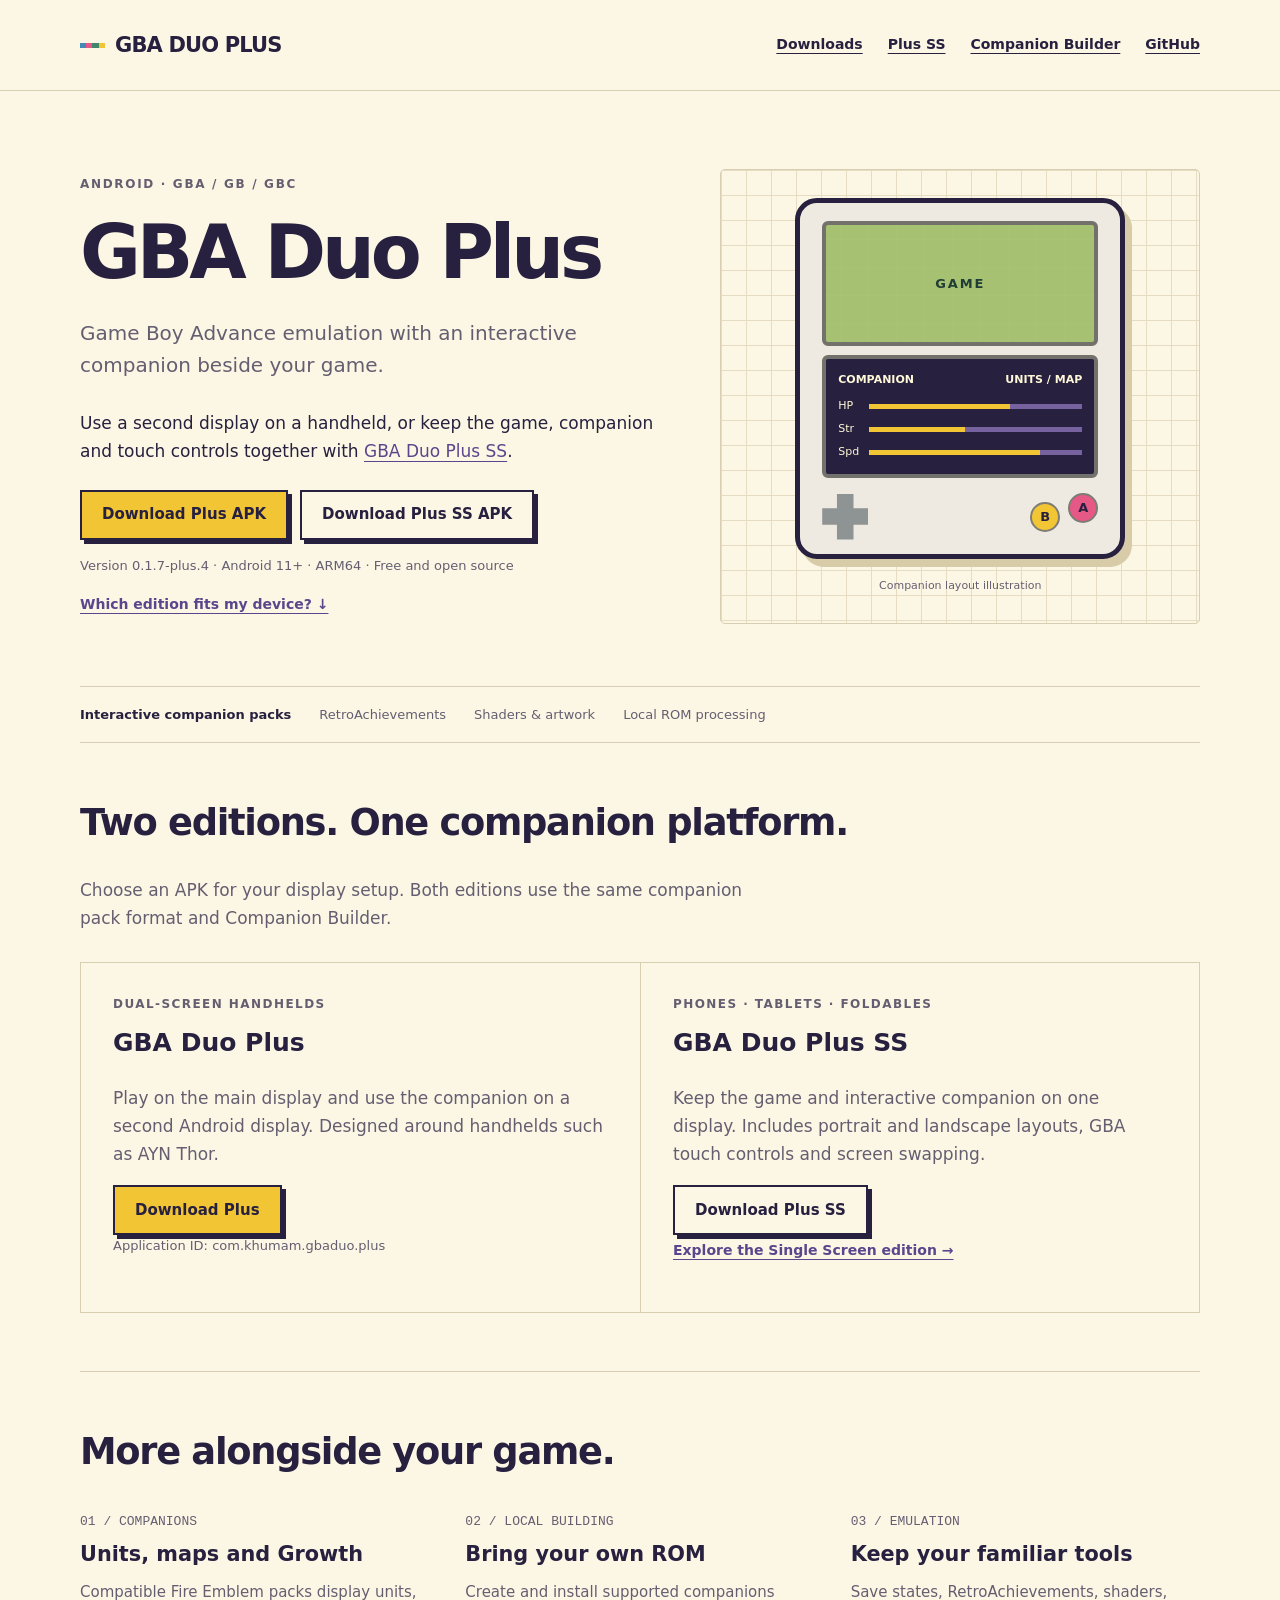
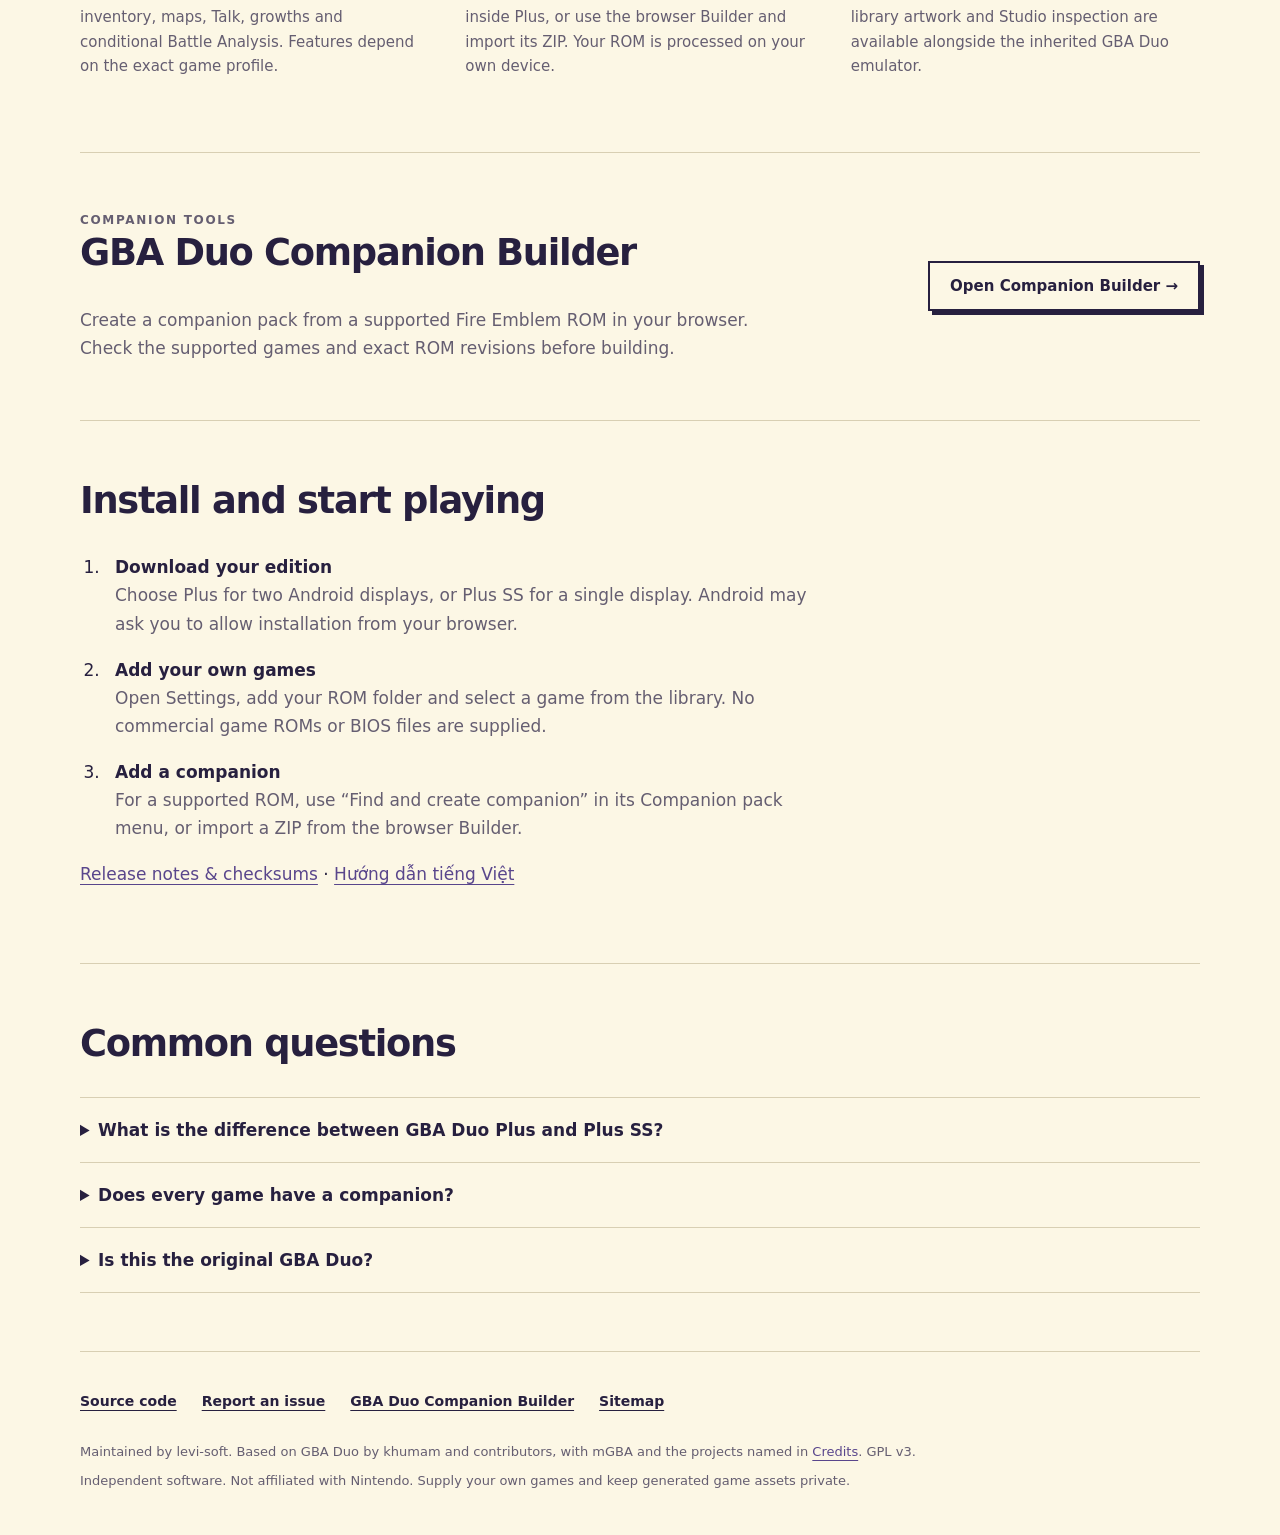
==== site/index.html @ 3d3bbeb7 "feat(web): publish searchable Plus and SS download pages" ====
<!doctype html>
<html lang="en">
<head>
  <meta charset="utf-8"><meta name="viewport" content="width=device-width, initial-scale=1">
  <title>GBA Duo Plus - Android GBA Emulator with Companions</title>
  <meta name="description" content="Download GBA Duo Plus and GBA Duo Plus SS for Android. Play GBA, GB and GBC games with interactive companions on dual-screen handhelds or one screen.">
  <meta name="robots" content="index,follow">
  <link rel="canonical" href="https://levi-soft.github.io/gba-duo-plus/">
  <meta property="og:type" content="website"><meta property="og:site_name" content="GBA Duo Plus">
  <meta property="og:title" content="GBA Duo Plus &amp; GBA Duo Plus SS">
  <meta property="og:description" content="Android GBA emulation with interactive companions. Download Plus for dual-screen handhelds or Plus SS for phones, tablets and foldables.">
  <meta property="og:url" content="https://levi-soft.github.io/gba-duo-plus/">
  <meta name="twitter:card" content="summary"><meta name="theme-color" content="#fcf7e5">
  <link rel="icon" href="favicon.svg" type="image/svg+xml"><link rel="stylesheet" href="site.css">
  <script type="application/ld+json">{"@context":"https://schema.org","@type":"SoftwareApplication","@id":"https://levi-soft.github.io/gba-duo-plus/#app","name":"GBA Duo Plus","url":"https://levi-soft.github.io/gba-duo-plus/","description":"Android Game Boy Advance, Game Boy and Game Boy Color emulator with interactive companions for dual-screen handhelds.","applicationCategory":"GameApplication","operatingSystem":"Android 11 or later (ARM64)","softwareVersion":"0.1.7-plus.4","isAccessibleForFree":true,"license":"https://github.com/levi-soft/gba-duo-plus/blob/main/LICENSE","downloadUrl":"https://github.com/levi-soft/gba-duo-plus/releases/download/v0.1.7-plus.4/GBA-Duo-Plus-0.1.7-plus.4.apk","author":{"@type":"Person","name":"levi-soft","url":"https://github.com/levi-soft"},"isBasedOn":{"@type":"SoftwareApplication","name":"GBA Duo","url":"https://github.com/khumam/gba-duo"}}</script>
</head>
<body>
<a class="skip" href="#main">Skip to content</a>
<header class="site-header"><div class="wrap"><a class="brand" href="./">GBA DUO PLUS</a><nav aria-label="Main navigation"><a href="#editions">Downloads</a><a href="single-screen/">Plus SS</a><a href="https://levi-soft.github.io/gba-duo-companion-builder/">Companion Builder</a><a href="https://github.com/levi-soft/gba-duo-plus">GitHub</a></nav></div></header>
<main id="main" class="wrap">
  <section class="hero" aria-labelledby="title">
    <div><p class="eyebrow">Android · GBA / GB / GBC</p><h1 id="title">GBA Duo Plus</h1><p class="lead">Game Boy Advance emulation with an interactive companion beside your game.</p><p>Use a second display on a handheld, or keep the game, companion and touch controls together with <a href="single-screen/">GBA Duo Plus SS</a>.</p><div class="actions"><a class="button" href="https://github.com/levi-soft/gba-duo-plus/releases/download/v0.1.7-plus.4/GBA-Duo-Plus-0.1.7-plus.4.apk">Download Plus APK</a><a class="button secondary" href="https://github.com/levi-soft/gba-duo-plus/releases/download/v0.1.7-plus.4/GBA-Duo-Plus-SS-0.1.7-plus.4.apk">Download Plus SS APK</a></div><p class="fine">Version 0.1.7-plus.4 · Android 11+ · ARM64 · Free and open source</p><a class="text-link" href="#editions">Which edition fits my device? ↓</a></div>
    <div class="product-visual"><div class="handheld" role="img" aria-label="Illustration of a game screen above an interactive companion with stats and touch controls"><div class="screen game-screen">GAME</div><div class="screen companion-screen"><div class="panel-title"><span>COMPANION</span><span>UNITS / MAP</span></div><div class="stat-bars"><span>HP</span><i></i><span>Str</span><i></i><span>Spd</span><i></i></div></div><div class="controls" aria-hidden="true"><div class="dpad"></div><div class="face"><b>B</b><b>A</b></div></div></div><p class="visual-caption">Companion layout illustration</p></div>
  </section>
  <div class="ribbon"><span><strong>Interactive companion packs</strong></span><span>RetroAchievements</span><span>Shaders &amp; artwork</span><span>Local ROM processing</span></div>
  <section id="editions" class="section"><h2>Two editions. One companion platform.</h2><p class="section-intro">Choose an APK for your display setup. Both editions use the same companion pack format and Companion Builder.</p><div class="editions"><article class="edition"><p class="edition-label">Dual-screen handhelds</p><h3>GBA Duo Plus</h3><p>Play on the main display and use the companion on a second Android display. Designed around handhelds such as AYN Thor.</p><a class="button" href="https://github.com/levi-soft/gba-duo-plus/releases/download/v0.1.7-plus.4/GBA-Duo-Plus-0.1.7-plus.4.apk">Download Plus</a><p class="fine">Application ID: com.khumam.gbaduo.plus</p></article><article class="edition"><p class="edition-label">Phones · tablets · foldables</p><h3>GBA Duo Plus SS</h3><p>Keep the game and interactive companion on one display. Includes portrait and landscape layouts, GBA touch controls and screen swapping.</p><a class="button secondary" href="https://github.com/levi-soft/gba-duo-plus/releases/download/v0.1.7-plus.4/GBA-Duo-Plus-SS-0.1.7-plus.4.apk">Download Plus SS</a><p><a class="text-link" href="single-screen/">Explore the Single Screen edition →</a></p></article></div></section>
  <section class="section"><h2>More alongside your game.</h2><div class="features"><article><span class="number">01 / COMPANIONS</span><h3>Units, maps and Growth</h3><p>Compatible Fire Emblem packs display units, inventory, maps, Talk, growths and conditional Battle Analysis. Features depend on the exact game profile.</p></article><article><span class="number">02 / LOCAL BUILDING</span><h3>Bring your own ROM</h3><p>Create and install supported companions inside Plus, or use the browser Builder and import its ZIP. Your ROM is processed on your own device.</p></article><article><span class="number">03 / EMULATION</span><h3>Keep your familiar tools</h3><p>Save states, RetroAchievements, shaders, library artwork and Studio inspection are available alongside the inherited GBA Duo emulator.</p></article></div></section>
  <section class="section builder-row"><div><p class="eyebrow">Companion tools</p><h2>GBA Duo Companion Builder</h2><p>Create a companion pack from a supported Fire Emblem ROM in your browser. Check the supported games and exact ROM revisions before building.</p></div><a class="button secondary" href="https://levi-soft.github.io/gba-duo-companion-builder/">Open Companion Builder →</a></section>
  <section class="section"><h2>Install and start playing</h2><ol class="steps"><li><strong>Download your edition</strong><p>Choose Plus for two Android displays, or Plus SS for a single display. Android may ask you to allow installation from your browser.</p></li><li><strong>Add your own games</strong><p>Open Settings, add your ROM folder and select a game from the library. No commercial game ROMs or BIOS files are supplied.</p></li><li><strong>Add a companion</strong><p>For a supported ROM, use “Find and create companion” in its Companion pack menu, or import a ZIP from the browser Builder.</p></li></ol><p><a href="https://github.com/levi-soft/gba-duo-plus/releases/tag/v0.1.7-plus.4">Release notes &amp; checksums</a> · <a href="https://github.com/levi-soft/gba-duo-plus/blob/main/docs/PLUS-FEATURES.vi.md">Hướng dẫn tiếng Việt</a></p></section>
  <section class="section"><h2>Common questions</h2><details><summary>What is the difference between GBA Duo Plus and Plus SS?</summary><p>Plus displays its companion on a second Android screen. Plus SS embeds the game and companion on one screen with touch controls. They install side by side and keep separate private saves, packs and settings.</p></details><details><summary>Does every game have a companion?</summary><p>Companion packs are authored for specific games and ROM revisions. The emulator supports GBA, GB and GBC games; automatic companion creation is limited to the exact profiles listed by the <a href="https://levi-soft.github.io/gba-duo-companion-builder/supported-games.html">Companion Builder supported-games list</a>.</p></details><details><summary>Is this the original GBA Duo?</summary><p>GBA Duo Plus is an independent community fork maintained by levi-soft, based on <a href="https://github.com/khumam/gba-duo">GBA Duo by khumam and contributors</a>. It is not an official or endorsed GBA Duo release.</p></details></section>
</main>
<footer class="site-footer"><div class="wrap"><nav aria-label="Project links"><a href="https://github.com/levi-soft/gba-duo-plus">Source code</a><a href="https://github.com/levi-soft/gba-duo-plus/issues">Report an issue</a><a href="https://levi-soft.github.io/gba-duo-companion-builder/">GBA Duo Companion Builder</a><a href="sitemap.xml">Sitemap</a></nav><p>Maintained by levi-soft. Based on GBA Duo by khumam and contributors, with mGBA and the projects named in <a href="https://github.com/levi-soft/gba-duo-plus/blob/main/CREDITS.md">Credits</a>. GPL v3.</p><p>Independent software. Not affiliated with Nintendo. Supply your own games and keep generated game assets private.</p></div></footer>
</body></html>
---- site/site.css ----
:root{color-scheme:light;--paper:#fcf7e5;--ink:#27203f;--muted:#655e71;--line:#d8cfb3;--purple:#59468c;--yellow:#f2c535;--pink:#e65986;--blue:#438ab7;--green:#41866c}*{box-sizing:border-box}html{scroll-behavior:smooth;scroll-padding-top:24px}body{margin:0;background:var(--paper);color:var(--ink);font:17px/1.65 system-ui,-apple-system,"Segoe UI",sans-serif}a{color:var(--purple);text-underline-offset:4px}a:hover{text-decoration-thickness:2px}a:focus-visible,summary:focus-visible{outline:3px solid var(--blue);outline-offset:5px}h1,h2,h3,p{margin-top:0}h1{font-size:clamp(2.7rem,5.8vw,4.7rem);line-height:1.03;letter-spacing:-.055em;margin-bottom:25px;max-width:12ch}h2{font-size:clamp(1.75rem,3vw,2.3rem);line-height:1.2;letter-spacing:-.035em}h3{font-size:1.3rem;line-height:1.3}p{max-width:65ch}img,svg{max-width:100%}.wrap{width:min(1120px,calc(100% - 48px));margin:auto}.skip{position:absolute;left:16px;top:-90px;background:var(--ink);color:white;padding:10px;z-index:2}.skip:focus{top:10px}.site-header{border-bottom:1px solid var(--line)}.site-header .wrap{min-height:90px;display:flex;justify-content:space-between;align-items:center;gap:24px}.brand{font-size:21px;font-weight:850;color:var(--ink);text-decoration:none;letter-spacing:-.04em;white-space:nowrap}.brand::before{content:"";display:inline-block;width:25px;height:5px;margin-right:10px;vertical-align:middle;background:linear-gradient(to right,var(--blue) 25%,var(--pink) 25% 50%,var(--green) 50% 75%,var(--yellow) 75%)}nav{display:flex;flex-wrap:wrap;gap:12px 25px;font-size:14px;font-weight:650}nav a{color:var(--ink);padding:8px 0}.eyebrow{text-transform:uppercase;letter-spacing:.14em;font-size:12px;font-weight:800;color:var(--muted);margin-bottom:20px}.hero{display:grid;grid-template-columns:1.2fr 1fr;gap:65px;align-items:center;padding:78px 0 62px}.lead{font-size:20px;line-height:1.6;color:var(--muted);margin-bottom:28px}.actions{display:flex;flex-wrap:wrap;gap:12px;margin:25px 0 15px}.button{display:inline-flex;align-items:center;justify-content:center;min-height:50px;border:2px solid var(--ink);background:var(--yellow);padding:10px 20px;color:var(--ink);font-size:15px;font-weight:800;text-decoration:none;box-shadow:4px 4px 0 var(--ink)}.button:hover{transform:translateY(-1px)}.button.secondary{background:var(--paper)}.fine{font-size:13px;color:var(--muted)}.fine a{color:inherit}.product-visual{background-image:linear-gradient(#e5dcc2 1px,transparent 1px),linear-gradient(90deg,#e5dcc2 1px,transparent 1px);background-size:25px 25px;padding:28px;border:1px solid var(--line);border-radius:5px;position:relative}.handheld{border:5px solid var(--ink);border-radius:22px;background:#eeeae1;padding:18px 22px 13px;box-shadow:7px 8px 0 #d7cba8;max-width:330px;margin:auto}.screen{border:4px solid #73716c;border-radius:6px;overflow:hidden;background:#243c47}.game-screen{height:125px;display:grid;place-content:center;background-color:#a6c171;background-image:linear-gradient(90deg,transparent 49%,#ffffff26 50% 51%,transparent 52%),linear-gradient(transparent 49%,#ffffff26 50% 51%,transparent 52%);background-size:28px 28px;color:#203e35;font-size:13px;letter-spacing:.14em;font-weight:800}.companion-screen{margin-top:9px;padding:12px;background:#27203f;color:#fff8d8;font-size:11px}.panel-title{font-weight:750;display:flex;justify-content:space-between;margin-bottom:8px}.stat-bars{display:grid;grid-template-columns:22px 1fr;align-items:center;gap:5px 9px}.stat-bars i{display:block;height:5px;background:#75629f}.stat-bars i::after{content:"";display:block;width:66%;height:100%;background:var(--yellow)}.stat-bars i:nth-of-type(2)::after{width:45%}.stat-bars i:nth-of-type(3)::after{width:80%}.controls{display:flex;justify-content:space-between;align-items:center;margin-top:15px}.dpad{width:46px;height:46px;background:#8e9393;clip-path:polygon(32% 0,68% 0,68% 32%,100% 32%,100% 68%,68% 68%,68% 100%,32% 100%,32% 68%,0 68%,0 32%,32% 32%)}.face{display:flex;align-items:center;gap:8px}.face b{display:grid;place-items:center;width:30px;height:30px;border:2px solid #7d7c75;border-radius:50%;background:var(--yellow);font-size:13px}.face b:last-child{background:var(--pink);margin-bottom:18px}.visual-caption{text-align:center;font-size:11px;color:var(--muted);margin:18px 0 0}.ribbon{padding:17px 0;border-block:1px solid var(--line);display:flex;flex-wrap:wrap;gap:10px 28px;color:var(--muted);font-size:13px}.ribbon strong{color:var(--ink)}.section{padding:58px 0;border-bottom:1px solid var(--line)}.section-intro{color:var(--muted);margin-bottom:30px}.editions{display:grid;grid-template-columns:1fr 1fr;gap:0;border:1px solid var(--line)}.edition{padding:32px}.edition+ .edition{border-left:1px solid var(--line)}.edition-label{font-size:12px;letter-spacing:.12em;text-transform:uppercase;color:var(--muted);font-weight:800;margin-bottom:12px}.edition h3{font-size:25px}.edition p{color:var(--muted)}.text-link{font-size:14px;font-weight:750}.features{display:grid;grid-template-columns:repeat(3,1fr);gap:36px}.features h3{margin:8px 0 12px}.features p{font-size:15px;color:var(--muted)}.number{font-size:13px;color:var(--muted);font-family:ui-monospace,monospace}.builder-row{display:grid;grid-template-columns:1fr auto;align-items:center;gap:35px}.builder-row p{color:var(--muted);margin-bottom:0}.steps{padding-left:25px}.steps li{padding-left:10px;margin-bottom:18px}.steps strong{display:block}.steps p{margin-bottom:0;color:var(--muted)}details{border-top:1px solid var(--line);padding:18px 0}details:last-child{border-bottom:1px solid var(--line)}summary{font-weight:700;cursor:pointer}details p{margin:15px 0 0;color:var(--muted)}.site-footer{padding:30px 0 35px;color:var(--muted);font-size:13px}.site-footer nav{margin-bottom:20px}.site-footer p{max-width:none;margin-bottom:8px}.ss-title{max-width:13ch}.breadcrumbs{font-size:13px;padding-top:28px}.two-col{display:grid;grid-template-columns:1fr 1fr;gap:55px}.two-col ul{padding-left:20px}.two-col li{margin-bottom:12px}.callout{border-left:4px solid var(--yellow);padding-left:20px;color:var(--muted)}@media(max-width:750px){.wrap{width:calc(100% - 36px)}.site-header .wrap{align-items:flex-start;flex-direction:column;padding:20px 0;gap:10px}.site-header nav{gap:7px 20px}.hero{grid-template-columns:1fr;gap:35px;padding:42px 0}h1{max-width:14ch}.lead{font-size:18px}.product-visual{padding:22px}.handheld{max-width:300px}.ribbon{gap:8px 18px}.editions,.features,.two-col,.builder-row{grid-template-columns:1fr}.edition{padding:24px}.edition+ .edition{border-left:0;border-top:1px solid var(--line)}.features{gap:24px}.section{padding:40px 0}.builder-row{gap:22px}.builder-row .button{justify-self:start}.two-col{gap:25px}.site-footer nav{gap:12px 20px}}@media(prefers-reduced-motion:reduce){html{scroll-behavior:auto}.button:hover{transform:none}}
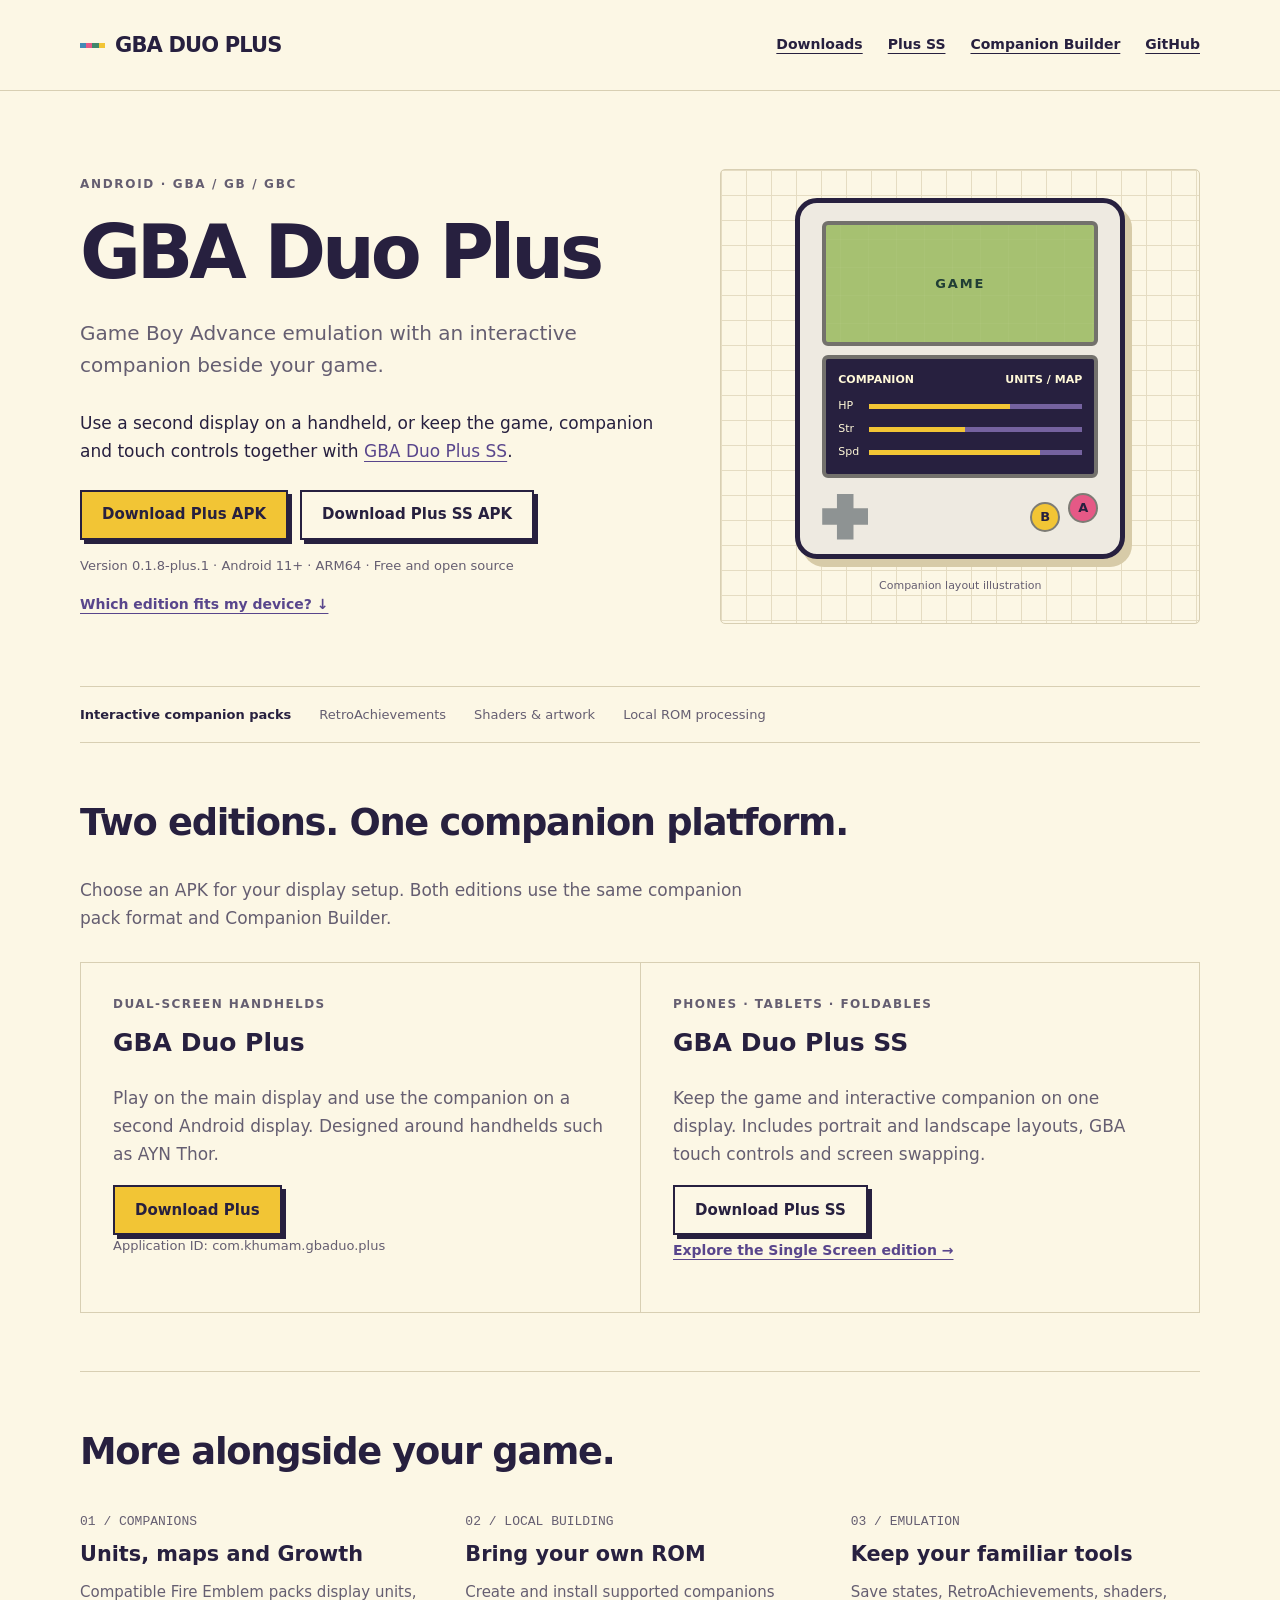
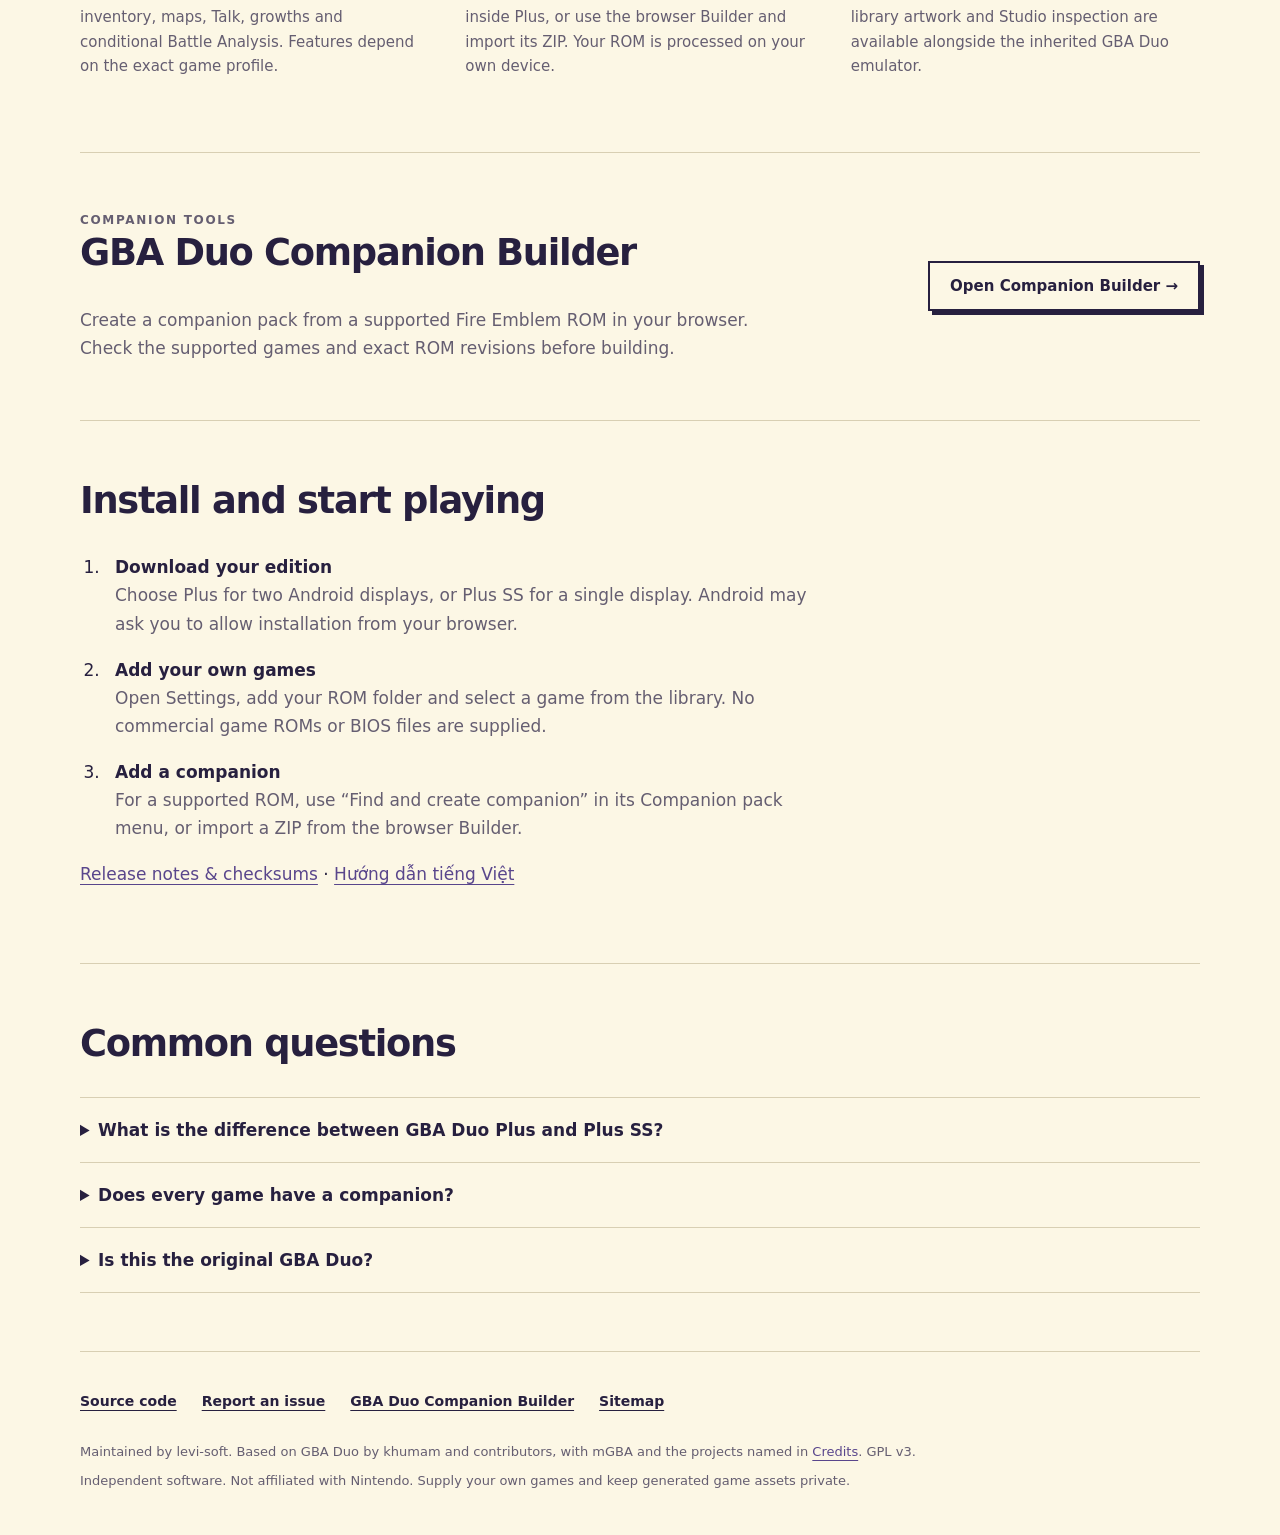
==== commit a18985e0: "docs: publish 0.1.8 Plus and SS download links" ====
--- a/site/index.html
+++ b/site/index.html
@@ -12,21 +12,21 @@
   <meta property="og:url" content="https://levi-soft.github.io/gba-duo-plus/">
   <meta name="twitter:card" content="summary"><meta name="theme-color" content="#fcf7e5">
   <link rel="icon" href="favicon.svg" type="image/svg+xml"><link rel="stylesheet" href="site.css">
-  <script type="application/ld+json">{"@context":"https://schema.org","@type":"SoftwareApplication","@id":"https://levi-soft.github.io/gba-duo-plus/#app","name":"GBA Duo Plus","url":"https://levi-soft.github.io/gba-duo-plus/","description":"Android Game Boy Advance, Game Boy and Game Boy Color emulator with interactive companions for dual-screen handhelds.","applicationCategory":"GameApplication","operatingSystem":"Android 11 or later (ARM64)","softwareVersion":"0.1.7-plus.4","isAccessibleForFree":true,"license":"https://github.com/levi-soft/gba-duo-plus/blob/main/LICENSE","downloadUrl":"https://github.com/levi-soft/gba-duo-plus/releases/download/v0.1.7-plus.4/GBA-Duo-Plus-0.1.7-plus.4.apk","author":{"@type":"Person","name":"levi-soft","url":"https://github.com/levi-soft"},"isBasedOn":{"@type":"SoftwareApplication","name":"GBA Duo","url":"https://github.com/khumam/gba-duo"}}</script>
+  <script type="application/ld+json">{"@context":"https://schema.org","@type":"SoftwareApplication","@id":"https://levi-soft.github.io/gba-duo-plus/#app","name":"GBA Duo Plus","url":"https://levi-soft.github.io/gba-duo-plus/","description":"Android Game Boy Advance, Game Boy and Game Boy Color emulator with interactive companions for dual-screen handhelds.","applicationCategory":"GameApplication","operatingSystem":"Android 11 or later (ARM64)","softwareVersion":"0.1.8-plus.1","isAccessibleForFree":true,"license":"https://github.com/levi-soft/gba-duo-plus/blob/main/LICENSE","downloadUrl":"https://github.com/levi-soft/gba-duo-plus/releases/download/v0.1.8-plus.1/GBA-Duo-Plus-0.1.8-plus.1.apk","author":{"@type":"Person","name":"levi-soft","url":"https://github.com/levi-soft"},"isBasedOn":{"@type":"SoftwareApplication","name":"GBA Duo","url":"https://github.com/khumam/gba-duo"}}</script>
 </head>
 <body>
 <a class="skip" href="#main">Skip to content</a>
 <header class="site-header"><div class="wrap"><a class="brand" href="./">GBA DUO PLUS</a><nav aria-label="Main navigation"><a href="#editions">Downloads</a><a href="single-screen/">Plus SS</a><a href="https://levi-soft.github.io/gba-duo-companion-builder/">Companion Builder</a><a href="https://github.com/levi-soft/gba-duo-plus">GitHub</a></nav></div></header>
 <main id="main" class="wrap">
   <section class="hero" aria-labelledby="title">
-    <div><p class="eyebrow">Android · GBA / GB / GBC</p><h1 id="title">GBA Duo Plus</h1><p class="lead">Game Boy Advance emulation with an interactive companion beside your game.</p><p>Use a second display on a handheld, or keep the game, companion and touch controls together with <a href="single-screen/">GBA Duo Plus SS</a>.</p><div class="actions"><a class="button" href="https://github.com/levi-soft/gba-duo-plus/releases/download/v0.1.7-plus.4/GBA-Duo-Plus-0.1.7-plus.4.apk">Download Plus APK</a><a class="button secondary" href="https://github.com/levi-soft/gba-duo-plus/releases/download/v0.1.7-plus.4/GBA-Duo-Plus-SS-0.1.7-plus.4.apk">Download Plus SS APK</a></div><p class="fine">Version 0.1.7-plus.4 · Android 11+ · ARM64 · Free and open source</p><a class="text-link" href="#editions">Which edition fits my device? ↓</a></div>
+    <div><p class="eyebrow">Android · GBA / GB / GBC</p><h1 id="title">GBA Duo Plus</h1><p class="lead">Game Boy Advance emulation with an interactive companion beside your game.</p><p>Use a second display on a handheld, or keep the game, companion and touch controls together with <a href="single-screen/">GBA Duo Plus SS</a>.</p><div class="actions"><a class="button" href="https://github.com/levi-soft/gba-duo-plus/releases/download/v0.1.8-plus.1/GBA-Duo-Plus-0.1.8-plus.1.apk">Download Plus APK</a><a class="button secondary" href="https://github.com/levi-soft/gba-duo-plus/releases/download/v0.1.8-plus.1/GBA-Duo-Plus-SS-0.1.8-plus.1.apk">Download Plus SS APK</a></div><p class="fine">Version 0.1.8-plus.1 · Android 11+ · ARM64 · Free and open source</p><a class="text-link" href="#editions">Which edition fits my device? ↓</a></div>
     <div class="product-visual"><div class="handheld" role="img" aria-label="Illustration of a game screen above an interactive companion with stats and touch controls"><div class="screen game-screen">GAME</div><div class="screen companion-screen"><div class="panel-title"><span>COMPANION</span><span>UNITS / MAP</span></div><div class="stat-bars"><span>HP</span><i></i><span>Str</span><i></i><span>Spd</span><i></i></div></div><div class="controls" aria-hidden="true"><div class="dpad"></div><div class="face"><b>B</b><b>A</b></div></div></div><p class="visual-caption">Companion layout illustration</p></div>
   </section>
   <div class="ribbon"><span><strong>Interactive companion packs</strong></span><span>RetroAchievements</span><span>Shaders &amp; artwork</span><span>Local ROM processing</span></div>
-  <section id="editions" class="section"><h2>Two editions. One companion platform.</h2><p class="section-intro">Choose an APK for your display setup. Both editions use the same companion pack format and Companion Builder.</p><div class="editions"><article class="edition"><p class="edition-label">Dual-screen handhelds</p><h3>GBA Duo Plus</h3><p>Play on the main display and use the companion on a second Android display. Designed around handhelds such as AYN Thor.</p><a class="button" href="https://github.com/levi-soft/gba-duo-plus/releases/download/v0.1.7-plus.4/GBA-Duo-Plus-0.1.7-plus.4.apk">Download Plus</a><p class="fine">Application ID: com.khumam.gbaduo.plus</p></article><article class="edition"><p class="edition-label">Phones · tablets · foldables</p><h3>GBA Duo Plus SS</h3><p>Keep the game and interactive companion on one display. Includes portrait and landscape layouts, GBA touch controls and screen swapping.</p><a class="button secondary" href="https://github.com/levi-soft/gba-duo-plus/releases/download/v0.1.7-plus.4/GBA-Duo-Plus-SS-0.1.7-plus.4.apk">Download Plus SS</a><p><a class="text-link" href="single-screen/">Explore the Single Screen edition →</a></p></article></div></section>
+  <section id="editions" class="section"><h2>Two editions. One companion platform.</h2><p class="section-intro">Choose an APK for your display setup. Both editions use the same companion pack format and Companion Builder.</p><div class="editions"><article class="edition"><p class="edition-label">Dual-screen handhelds</p><h3>GBA Duo Plus</h3><p>Play on the main display and use the companion on a second Android display. Designed around handhelds such as AYN Thor.</p><a class="button" href="https://github.com/levi-soft/gba-duo-plus/releases/download/v0.1.8-plus.1/GBA-Duo-Plus-0.1.8-plus.1.apk">Download Plus</a><p class="fine">Application ID: com.khumam.gbaduo.plus</p></article><article class="edition"><p class="edition-label">Phones · tablets · foldables</p><h3>GBA Duo Plus SS</h3><p>Keep the game and interactive companion on one display. Includes portrait and landscape layouts, GBA touch controls and screen swapping.</p><a class="button secondary" href="https://github.com/levi-soft/gba-duo-plus/releases/download/v0.1.8-plus.1/GBA-Duo-Plus-SS-0.1.8-plus.1.apk">Download Plus SS</a><p><a class="text-link" href="single-screen/">Explore the Single Screen edition →</a></p></article></div></section>
   <section class="section"><h2>More alongside your game.</h2><div class="features"><article><span class="number">01 / COMPANIONS</span><h3>Units, maps and Growth</h3><p>Compatible Fire Emblem packs display units, inventory, maps, Talk, growths and conditional Battle Analysis. Features depend on the exact game profile.</p></article><article><span class="number">02 / LOCAL BUILDING</span><h3>Bring your own ROM</h3><p>Create and install supported companions inside Plus, or use the browser Builder and import its ZIP. Your ROM is processed on your own device.</p></article><article><span class="number">03 / EMULATION</span><h3>Keep your familiar tools</h3><p>Save states, RetroAchievements, shaders, library artwork and Studio inspection are available alongside the inherited GBA Duo emulator.</p></article></div></section>
   <section class="section builder-row"><div><p class="eyebrow">Companion tools</p><h2>GBA Duo Companion Builder</h2><p>Create a companion pack from a supported Fire Emblem ROM in your browser. Check the supported games and exact ROM revisions before building.</p></div><a class="button secondary" href="https://levi-soft.github.io/gba-duo-companion-builder/">Open Companion Builder →</a></section>
-  <section class="section"><h2>Install and start playing</h2><ol class="steps"><li><strong>Download your edition</strong><p>Choose Plus for two Android displays, or Plus SS for a single display. Android may ask you to allow installation from your browser.</p></li><li><strong>Add your own games</strong><p>Open Settings, add your ROM folder and select a game from the library. No commercial game ROMs or BIOS files are supplied.</p></li><li><strong>Add a companion</strong><p>For a supported ROM, use “Find and create companion” in its Companion pack menu, or import a ZIP from the browser Builder.</p></li></ol><p><a href="https://github.com/levi-soft/gba-duo-plus/releases/tag/v0.1.7-plus.4">Release notes &amp; checksums</a> · <a href="https://github.com/levi-soft/gba-duo-plus/blob/main/docs/PLUS-FEATURES.vi.md">Hướng dẫn tiếng Việt</a></p></section>
+  <section class="section"><h2>Install and start playing</h2><ol class="steps"><li><strong>Download your edition</strong><p>Choose Plus for two Android displays, or Plus SS for a single display. Android may ask you to allow installation from your browser.</p></li><li><strong>Add your own games</strong><p>Open Settings, add your ROM folder and select a game from the library. No commercial game ROMs or BIOS files are supplied.</p></li><li><strong>Add a companion</strong><p>For a supported ROM, use “Find and create companion” in its Companion pack menu, or import a ZIP from the browser Builder.</p></li></ol><p><a href="https://github.com/levi-soft/gba-duo-plus/releases/tag/v0.1.8-plus.1">Release notes &amp; checksums</a> · <a href="https://github.com/levi-soft/gba-duo-plus/blob/main/docs/PLUS-FEATURES.vi.md">Hướng dẫn tiếng Việt</a></p></section>
   <section class="section"><h2>Common questions</h2><details><summary>What is the difference between GBA Duo Plus and Plus SS?</summary><p>Plus displays its companion on a second Android screen. Plus SS embeds the game and companion on one screen with touch controls. They install side by side and keep separate private saves, packs and settings.</p></details><details><summary>Does every game have a companion?</summary><p>Companion packs are authored for specific games and ROM revisions. The emulator supports GBA, GB and GBC games; automatic companion creation is limited to the exact profiles listed by the <a href="https://levi-soft.github.io/gba-duo-companion-builder/supported-games.html">Companion Builder supported-games list</a>.</p></details><details><summary>Is this the original GBA Duo?</summary><p>GBA Duo Plus is an independent community fork maintained by levi-soft, based on <a href="https://github.com/khumam/gba-duo">GBA Duo by khumam and contributors</a>. It is not an official or endorsed GBA Duo release.</p></details></section>
 </main>
 <footer class="site-footer"><div class="wrap"><nav aria-label="Project links"><a href="https://github.com/levi-soft/gba-duo-plus">Source code</a><a href="https://github.com/levi-soft/gba-duo-plus/issues">Report an issue</a><a href="https://levi-soft.github.io/gba-duo-companion-builder/">GBA Duo Companion Builder</a><a href="sitemap.xml">Sitemap</a></nav><p>Maintained by levi-soft. Based on GBA Duo by khumam and contributors, with mGBA and the projects named in <a href="https://github.com/levi-soft/gba-duo-plus/blob/main/CREDITS.md">Credits</a>. GPL v3.</p><p>Independent software. Not affiliated with Nintendo. Supply your own games and keep generated game assets private.</p></div></footer>
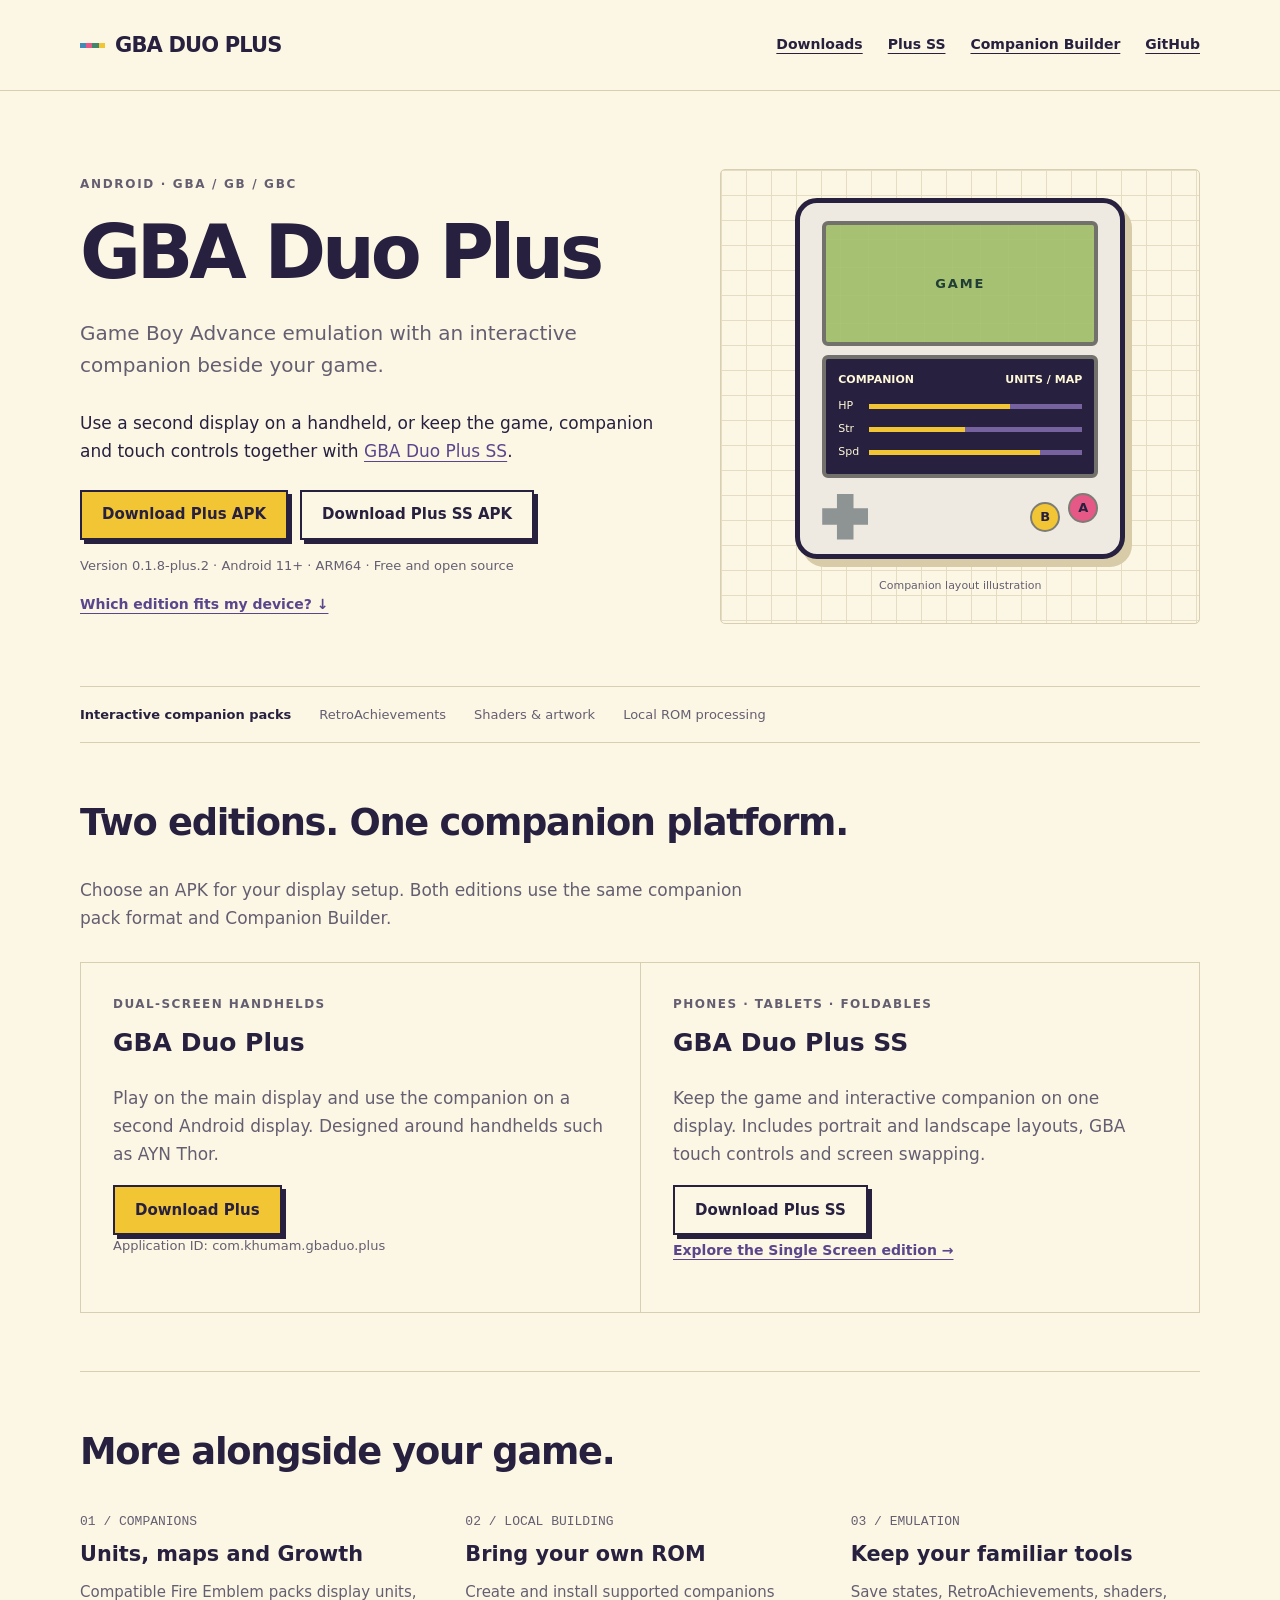
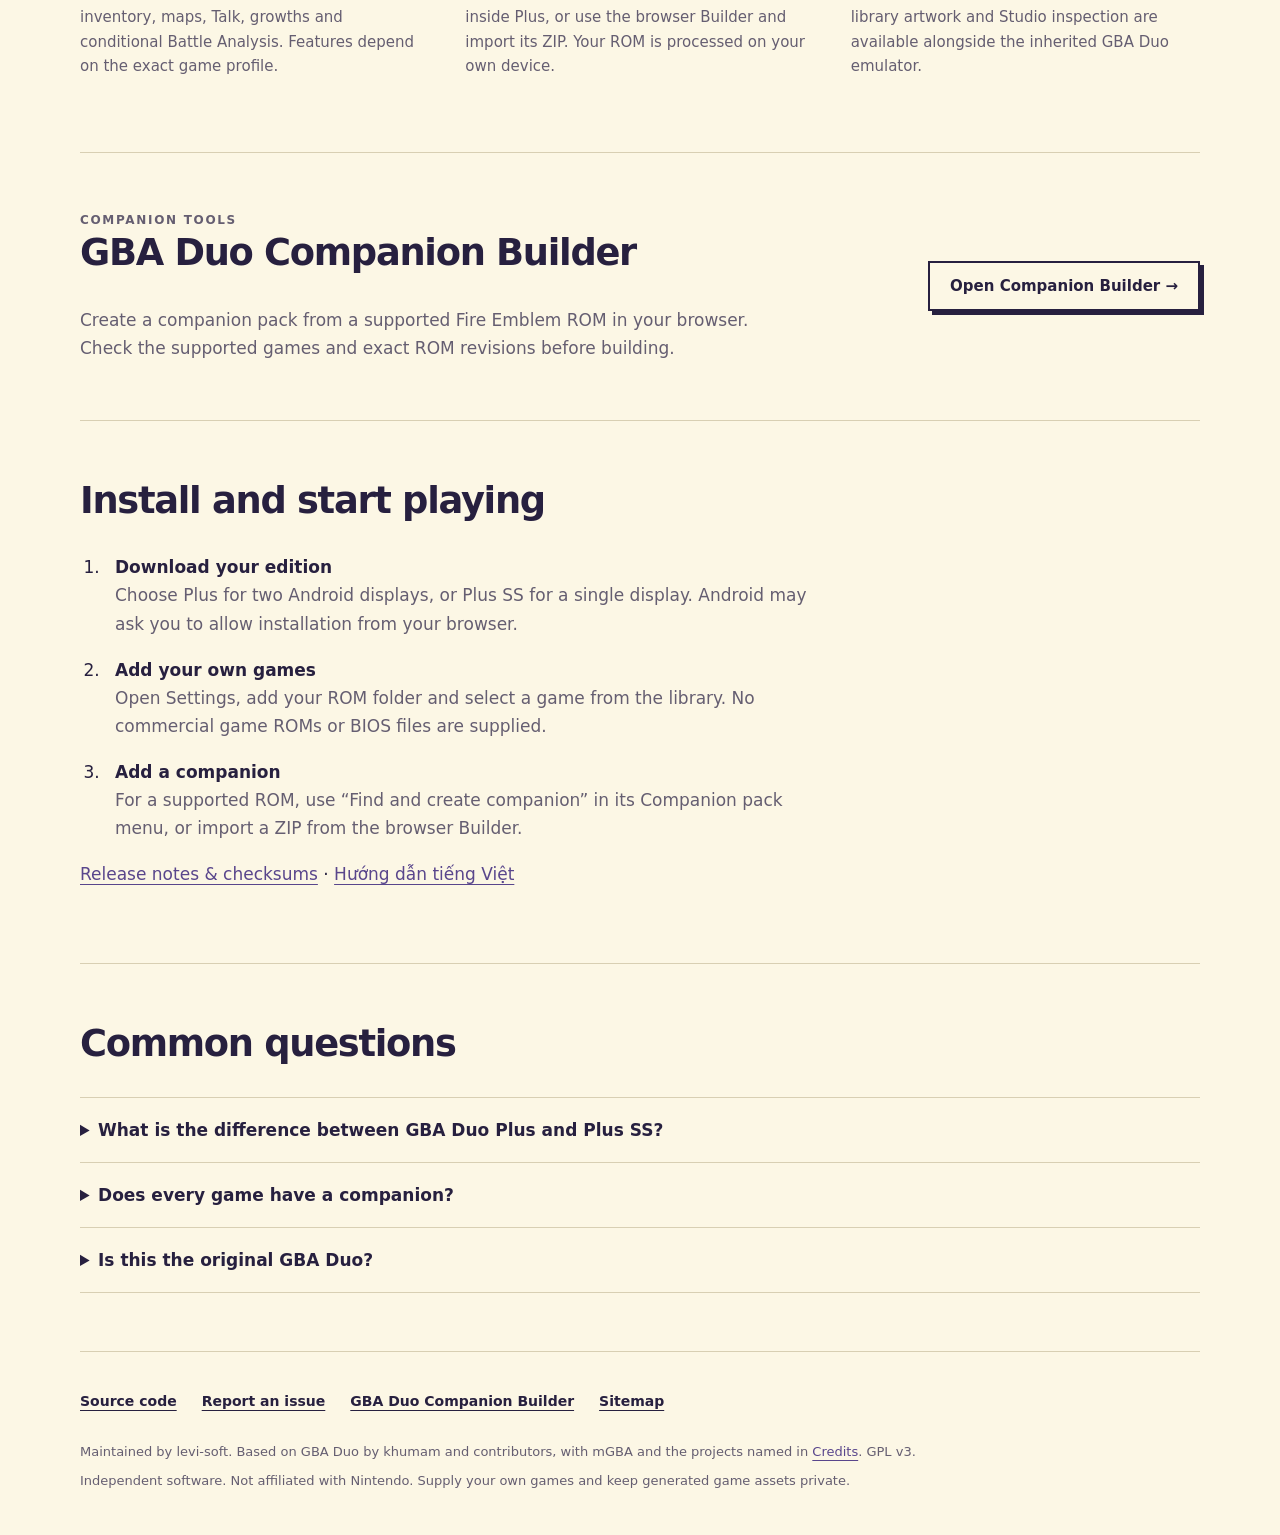
==== commit f9674847: "fix: use official artwork flow and remove duplicate Plus implementations" ====
--- a/site/index.html
+++ b/site/index.html
@@ -12,21 +12,21 @@
   <meta property="og:url" content="https://levi-soft.github.io/gba-duo-plus/">
   <meta name="twitter:card" content="summary"><meta name="theme-color" content="#fcf7e5">
   <link rel="icon" href="favicon.svg" type="image/svg+xml"><link rel="stylesheet" href="site.css">
-  <script type="application/ld+json">{"@context":"https://schema.org","@type":"SoftwareApplication","@id":"https://levi-soft.github.io/gba-duo-plus/#app","name":"GBA Duo Plus","url":"https://levi-soft.github.io/gba-duo-plus/","description":"Android Game Boy Advance, Game Boy and Game Boy Color emulator with interactive companions for dual-screen handhelds.","applicationCategory":"GameApplication","operatingSystem":"Android 11 or later (ARM64)","softwareVersion":"0.1.8-plus.1","isAccessibleForFree":true,"license":"https://github.com/levi-soft/gba-duo-plus/blob/main/LICENSE","downloadUrl":"https://github.com/levi-soft/gba-duo-plus/releases/download/v0.1.8-plus.1/GBA-Duo-Plus-0.1.8-plus.1.apk","author":{"@type":"Person","name":"levi-soft","url":"https://github.com/levi-soft"},"isBasedOn":{"@type":"SoftwareApplication","name":"GBA Duo","url":"https://github.com/khumam/gba-duo"}}</script>
+  <script type="application/ld+json">{"@context":"https://schema.org","@type":"SoftwareApplication","@id":"https://levi-soft.github.io/gba-duo-plus/#app","name":"GBA Duo Plus","url":"https://levi-soft.github.io/gba-duo-plus/","description":"Android Game Boy Advance, Game Boy and Game Boy Color emulator with interactive companions for dual-screen handhelds.","applicationCategory":"GameApplication","operatingSystem":"Android 11 or later (ARM64)","softwareVersion":"0.1.8-plus.2","isAccessibleForFree":true,"license":"https://github.com/levi-soft/gba-duo-plus/blob/main/LICENSE","downloadUrl":"https://github.com/levi-soft/gba-duo-plus/releases/download/v0.1.8-plus.2/GBA-Duo-Plus-0.1.8-plus.2.apk","author":{"@type":"Person","name":"levi-soft","url":"https://github.com/levi-soft"},"isBasedOn":{"@type":"SoftwareApplication","name":"GBA Duo","url":"https://github.com/khumam/gba-duo"}}</script>
 </head>
 <body>
 <a class="skip" href="#main">Skip to content</a>
 <header class="site-header"><div class="wrap"><a class="brand" href="./">GBA DUO PLUS</a><nav aria-label="Main navigation"><a href="#editions">Downloads</a><a href="single-screen/">Plus SS</a><a href="https://levi-soft.github.io/gba-duo-companion-builder/">Companion Builder</a><a href="https://github.com/levi-soft/gba-duo-plus">GitHub</a></nav></div></header>
 <main id="main" class="wrap">
   <section class="hero" aria-labelledby="title">
-    <div><p class="eyebrow">Android · GBA / GB / GBC</p><h1 id="title">GBA Duo Plus</h1><p class="lead">Game Boy Advance emulation with an interactive companion beside your game.</p><p>Use a second display on a handheld, or keep the game, companion and touch controls together with <a href="single-screen/">GBA Duo Plus SS</a>.</p><div class="actions"><a class="button" href="https://github.com/levi-soft/gba-duo-plus/releases/download/v0.1.8-plus.1/GBA-Duo-Plus-0.1.8-plus.1.apk">Download Plus APK</a><a class="button secondary" href="https://github.com/levi-soft/gba-duo-plus/releases/download/v0.1.8-plus.1/GBA-Duo-Plus-SS-0.1.8-plus.1.apk">Download Plus SS APK</a></div><p class="fine">Version 0.1.8-plus.1 · Android 11+ · ARM64 · Free and open source</p><a class="text-link" href="#editions">Which edition fits my device? ↓</a></div>
+    <div><p class="eyebrow">Android · GBA / GB / GBC</p><h1 id="title">GBA Duo Plus</h1><p class="lead">Game Boy Advance emulation with an interactive companion beside your game.</p><p>Use a second display on a handheld, or keep the game, companion and touch controls together with <a href="single-screen/">GBA Duo Plus SS</a>.</p><div class="actions"><a class="button" href="https://github.com/levi-soft/gba-duo-plus/releases/download/v0.1.8-plus.2/GBA-Duo-Plus-0.1.8-plus.2.apk">Download Plus APK</a><a class="button secondary" href="https://github.com/levi-soft/gba-duo-plus/releases/download/v0.1.8-plus.2/GBA-Duo-Plus-SS-0.1.8-plus.2.apk">Download Plus SS APK</a></div><p class="fine">Version 0.1.8-plus.2 · Android 11+ · ARM64 · Free and open source</p><a class="text-link" href="#editions">Which edition fits my device? ↓</a></div>
     <div class="product-visual"><div class="handheld" role="img" aria-label="Illustration of a game screen above an interactive companion with stats and touch controls"><div class="screen game-screen">GAME</div><div class="screen companion-screen"><div class="panel-title"><span>COMPANION</span><span>UNITS / MAP</span></div><div class="stat-bars"><span>HP</span><i></i><span>Str</span><i></i><span>Spd</span><i></i></div></div><div class="controls" aria-hidden="true"><div class="dpad"></div><div class="face"><b>B</b><b>A</b></div></div></div><p class="visual-caption">Companion layout illustration</p></div>
   </section>
   <div class="ribbon"><span><strong>Interactive companion packs</strong></span><span>RetroAchievements</span><span>Shaders &amp; artwork</span><span>Local ROM processing</span></div>
-  <section id="editions" class="section"><h2>Two editions. One companion platform.</h2><p class="section-intro">Choose an APK for your display setup. Both editions use the same companion pack format and Companion Builder.</p><div class="editions"><article class="edition"><p class="edition-label">Dual-screen handhelds</p><h3>GBA Duo Plus</h3><p>Play on the main display and use the companion on a second Android display. Designed around handhelds such as AYN Thor.</p><a class="button" href="https://github.com/levi-soft/gba-duo-plus/releases/download/v0.1.8-plus.1/GBA-Duo-Plus-0.1.8-plus.1.apk">Download Plus</a><p class="fine">Application ID: com.khumam.gbaduo.plus</p></article><article class="edition"><p class="edition-label">Phones · tablets · foldables</p><h3>GBA Duo Plus SS</h3><p>Keep the game and interactive companion on one display. Includes portrait and landscape layouts, GBA touch controls and screen swapping.</p><a class="button secondary" href="https://github.com/levi-soft/gba-duo-plus/releases/download/v0.1.8-plus.1/GBA-Duo-Plus-SS-0.1.8-plus.1.apk">Download Plus SS</a><p><a class="text-link" href="single-screen/">Explore the Single Screen edition →</a></p></article></div></section>
+  <section id="editions" class="section"><h2>Two editions. One companion platform.</h2><p class="section-intro">Choose an APK for your display setup. Both editions use the same companion pack format and Companion Builder.</p><div class="editions"><article class="edition"><p class="edition-label">Dual-screen handhelds</p><h3>GBA Duo Plus</h3><p>Play on the main display and use the companion on a second Android display. Designed around handhelds such as AYN Thor.</p><a class="button" href="https://github.com/levi-soft/gba-duo-plus/releases/download/v0.1.8-plus.2/GBA-Duo-Plus-0.1.8-plus.2.apk">Download Plus</a><p class="fine">Application ID: com.khumam.gbaduo.plus</p></article><article class="edition"><p class="edition-label">Phones · tablets · foldables</p><h3>GBA Duo Plus SS</h3><p>Keep the game and interactive companion on one display. Includes portrait and landscape layouts, GBA touch controls and screen swapping.</p><a class="button secondary" href="https://github.com/levi-soft/gba-duo-plus/releases/download/v0.1.8-plus.2/GBA-Duo-Plus-SS-0.1.8-plus.2.apk">Download Plus SS</a><p><a class="text-link" href="single-screen/">Explore the Single Screen edition →</a></p></article></div></section>
   <section class="section"><h2>More alongside your game.</h2><div class="features"><article><span class="number">01 / COMPANIONS</span><h3>Units, maps and Growth</h3><p>Compatible Fire Emblem packs display units, inventory, maps, Talk, growths and conditional Battle Analysis. Features depend on the exact game profile.</p></article><article><span class="number">02 / LOCAL BUILDING</span><h3>Bring your own ROM</h3><p>Create and install supported companions inside Plus, or use the browser Builder and import its ZIP. Your ROM is processed on your own device.</p></article><article><span class="number">03 / EMULATION</span><h3>Keep your familiar tools</h3><p>Save states, RetroAchievements, shaders, library artwork and Studio inspection are available alongside the inherited GBA Duo emulator.</p></article></div></section>
   <section class="section builder-row"><div><p class="eyebrow">Companion tools</p><h2>GBA Duo Companion Builder</h2><p>Create a companion pack from a supported Fire Emblem ROM in your browser. Check the supported games and exact ROM revisions before building.</p></div><a class="button secondary" href="https://levi-soft.github.io/gba-duo-companion-builder/">Open Companion Builder →</a></section>
-  <section class="section"><h2>Install and start playing</h2><ol class="steps"><li><strong>Download your edition</strong><p>Choose Plus for two Android displays, or Plus SS for a single display. Android may ask you to allow installation from your browser.</p></li><li><strong>Add your own games</strong><p>Open Settings, add your ROM folder and select a game from the library. No commercial game ROMs or BIOS files are supplied.</p></li><li><strong>Add a companion</strong><p>For a supported ROM, use “Find and create companion” in its Companion pack menu, or import a ZIP from the browser Builder.</p></li></ol><p><a href="https://github.com/levi-soft/gba-duo-plus/releases/tag/v0.1.8-plus.1">Release notes &amp; checksums</a> · <a href="https://github.com/levi-soft/gba-duo-plus/blob/main/docs/PLUS-FEATURES.vi.md">Hướng dẫn tiếng Việt</a></p></section>
+  <section class="section"><h2>Install and start playing</h2><ol class="steps"><li><strong>Download your edition</strong><p>Choose Plus for two Android displays, or Plus SS for a single display. Android may ask you to allow installation from your browser.</p></li><li><strong>Add your own games</strong><p>Open Settings, add your ROM folder and select a game from the library. No commercial game ROMs or BIOS files are supplied.</p></li><li><strong>Add a companion</strong><p>For a supported ROM, use “Find and create companion” in its Companion pack menu, or import a ZIP from the browser Builder.</p></li></ol><p><a href="https://github.com/levi-soft/gba-duo-plus/releases/tag/v0.1.8-plus.2">Release notes &amp; checksums</a> · <a href="https://github.com/levi-soft/gba-duo-plus/blob/main/docs/PLUS-FEATURES.vi.md">Hướng dẫn tiếng Việt</a></p></section>
   <section class="section"><h2>Common questions</h2><details><summary>What is the difference between GBA Duo Plus and Plus SS?</summary><p>Plus displays its companion on a second Android screen. Plus SS embeds the game and companion on one screen with touch controls. They install side by side and keep separate private saves, packs and settings.</p></details><details><summary>Does every game have a companion?</summary><p>Companion packs are authored for specific games and ROM revisions. The emulator supports GBA, GB and GBC games; automatic companion creation is limited to the exact profiles listed by the <a href="https://levi-soft.github.io/gba-duo-companion-builder/supported-games.html">Companion Builder supported-games list</a>.</p></details><details><summary>Is this the original GBA Duo?</summary><p>GBA Duo Plus is an independent community fork maintained by levi-soft, based on <a href="https://github.com/khumam/gba-duo">GBA Duo by khumam and contributors</a>. It is not an official or endorsed GBA Duo release.</p></details></section>
 </main>
 <footer class="site-footer"><div class="wrap"><nav aria-label="Project links"><a href="https://github.com/levi-soft/gba-duo-plus">Source code</a><a href="https://github.com/levi-soft/gba-duo-plus/issues">Report an issue</a><a href="https://levi-soft.github.io/gba-duo-companion-builder/">GBA Duo Companion Builder</a><a href="sitemap.xml">Sitemap</a></nav><p>Maintained by levi-soft. Based on GBA Duo by khumam and contributors, with mGBA and the projects named in <a href="https://github.com/levi-soft/gba-duo-plus/blob/main/CREDITS.md">Credits</a>. GPL v3.</p><p>Independent software. Not affiliated with Nintendo. Supply your own games and keep generated game assets private.</p></div></footer>
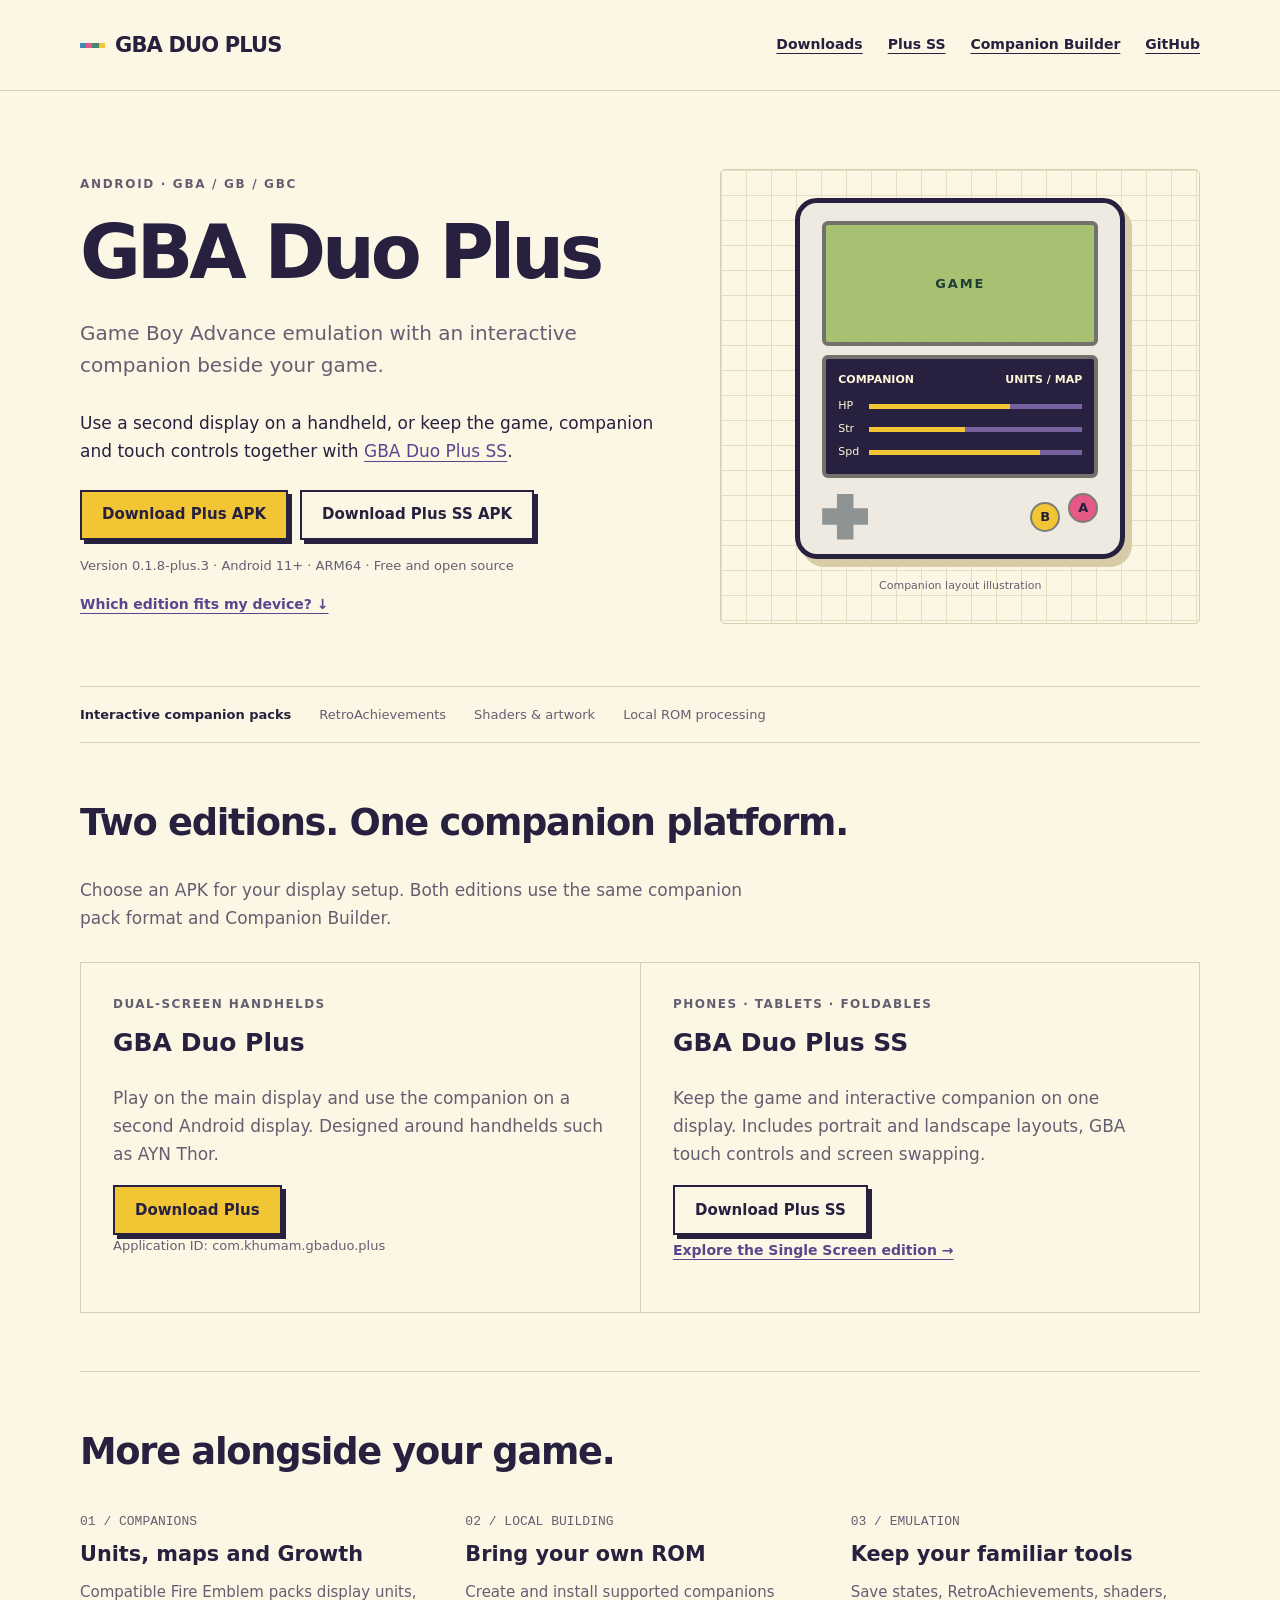
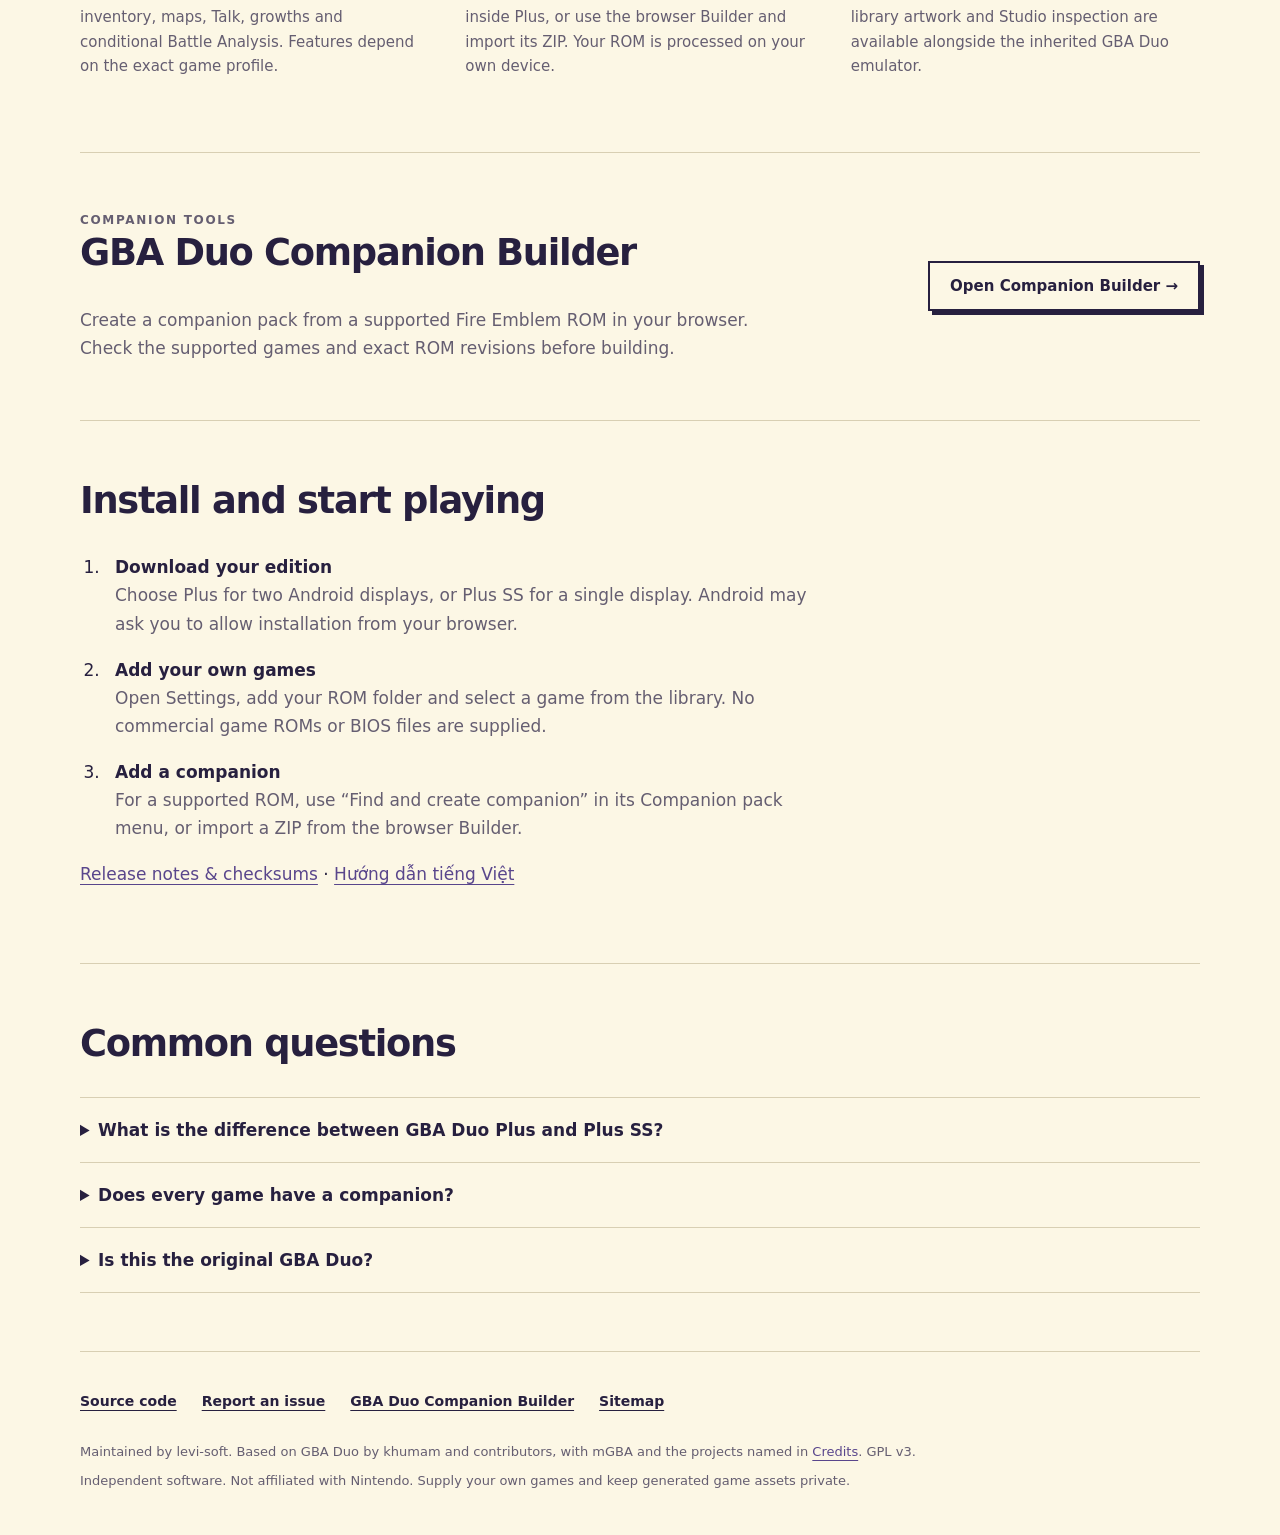
==== commit 1a840b6c: "feat: default SteamGridDB covers to square with shape selection" ====
--- a/site/index.html
+++ b/site/index.html
@@ -12,21 +12,21 @@
   <meta property="og:url" content="https://levi-soft.github.io/gba-duo-plus/">
   <meta name="twitter:card" content="summary"><meta name="theme-color" content="#fcf7e5">
   <link rel="icon" href="favicon.svg" type="image/svg+xml"><link rel="stylesheet" href="site.css">
-  <script type="application/ld+json">{"@context":"https://schema.org","@type":"SoftwareApplication","@id":"https://levi-soft.github.io/gba-duo-plus/#app","name":"GBA Duo Plus","url":"https://levi-soft.github.io/gba-duo-plus/","description":"Android Game Boy Advance, Game Boy and Game Boy Color emulator with interactive companions for dual-screen handhelds.","applicationCategory":"GameApplication","operatingSystem":"Android 11 or later (ARM64)","softwareVersion":"0.1.8-plus.2","isAccessibleForFree":true,"license":"https://github.com/levi-soft/gba-duo-plus/blob/main/LICENSE","downloadUrl":"https://github.com/levi-soft/gba-duo-plus/releases/download/v0.1.8-plus.2/GBA-Duo-Plus-0.1.8-plus.2.apk","author":{"@type":"Person","name":"levi-soft","url":"https://github.com/levi-soft"},"isBasedOn":{"@type":"SoftwareApplication","name":"GBA Duo","url":"https://github.com/khumam/gba-duo"}}</script>
+  <script type="application/ld+json">{"@context":"https://schema.org","@type":"SoftwareApplication","@id":"https://levi-soft.github.io/gba-duo-plus/#app","name":"GBA Duo Plus","url":"https://levi-soft.github.io/gba-duo-plus/","description":"Android Game Boy Advance, Game Boy and Game Boy Color emulator with interactive companions for dual-screen handhelds.","applicationCategory":"GameApplication","operatingSystem":"Android 11 or later (ARM64)","softwareVersion":"0.1.8-plus.3","isAccessibleForFree":true,"license":"https://github.com/levi-soft/gba-duo-plus/blob/main/LICENSE","downloadUrl":"https://github.com/levi-soft/gba-duo-plus/releases/download/v0.1.8-plus.3/GBA-Duo-Plus-0.1.8-plus.3.apk","author":{"@type":"Person","name":"levi-soft","url":"https://github.com/levi-soft"},"isBasedOn":{"@type":"SoftwareApplication","name":"GBA Duo","url":"https://github.com/khumam/gba-duo"}}</script>
 </head>
 <body>
 <a class="skip" href="#main">Skip to content</a>
 <header class="site-header"><div class="wrap"><a class="brand" href="./">GBA DUO PLUS</a><nav aria-label="Main navigation"><a href="#editions">Downloads</a><a href="single-screen/">Plus SS</a><a href="https://levi-soft.github.io/gba-duo-companion-builder/">Companion Builder</a><a href="https://github.com/levi-soft/gba-duo-plus">GitHub</a></nav></div></header>
 <main id="main" class="wrap">
   <section class="hero" aria-labelledby="title">
-    <div><p class="eyebrow">Android · GBA / GB / GBC</p><h1 id="title">GBA Duo Plus</h1><p class="lead">Game Boy Advance emulation with an interactive companion beside your game.</p><p>Use a second display on a handheld, or keep the game, companion and touch controls together with <a href="single-screen/">GBA Duo Plus SS</a>.</p><div class="actions"><a class="button" href="https://github.com/levi-soft/gba-duo-plus/releases/download/v0.1.8-plus.2/GBA-Duo-Plus-0.1.8-plus.2.apk">Download Plus APK</a><a class="button secondary" href="https://github.com/levi-soft/gba-duo-plus/releases/download/v0.1.8-plus.2/GBA-Duo-Plus-SS-0.1.8-plus.2.apk">Download Plus SS APK</a></div><p class="fine">Version 0.1.8-plus.2 · Android 11+ · ARM64 · Free and open source</p><a class="text-link" href="#editions">Which edition fits my device? ↓</a></div>
+    <div><p class="eyebrow">Android · GBA / GB / GBC</p><h1 id="title">GBA Duo Plus</h1><p class="lead">Game Boy Advance emulation with an interactive companion beside your game.</p><p>Use a second display on a handheld, or keep the game, companion and touch controls together with <a href="single-screen/">GBA Duo Plus SS</a>.</p><div class="actions"><a class="button" href="https://github.com/levi-soft/gba-duo-plus/releases/download/v0.1.8-plus.3/GBA-Duo-Plus-0.1.8-plus.3.apk">Download Plus APK</a><a class="button secondary" href="https://github.com/levi-soft/gba-duo-plus/releases/download/v0.1.8-plus.3/GBA-Duo-Plus-SS-0.1.8-plus.3.apk">Download Plus SS APK</a></div><p class="fine">Version 0.1.8-plus.3 · Android 11+ · ARM64 · Free and open source</p><a class="text-link" href="#editions">Which edition fits my device? ↓</a></div>
     <div class="product-visual"><div class="handheld" role="img" aria-label="Illustration of a game screen above an interactive companion with stats and touch controls"><div class="screen game-screen">GAME</div><div class="screen companion-screen"><div class="panel-title"><span>COMPANION</span><span>UNITS / MAP</span></div><div class="stat-bars"><span>HP</span><i></i><span>Str</span><i></i><span>Spd</span><i></i></div></div><div class="controls" aria-hidden="true"><div class="dpad"></div><div class="face"><b>B</b><b>A</b></div></div></div><p class="visual-caption">Companion layout illustration</p></div>
   </section>
   <div class="ribbon"><span><strong>Interactive companion packs</strong></span><span>RetroAchievements</span><span>Shaders &amp; artwork</span><span>Local ROM processing</span></div>
-  <section id="editions" class="section"><h2>Two editions. One companion platform.</h2><p class="section-intro">Choose an APK for your display setup. Both editions use the same companion pack format and Companion Builder.</p><div class="editions"><article class="edition"><p class="edition-label">Dual-screen handhelds</p><h3>GBA Duo Plus</h3><p>Play on the main display and use the companion on a second Android display. Designed around handhelds such as AYN Thor.</p><a class="button" href="https://github.com/levi-soft/gba-duo-plus/releases/download/v0.1.8-plus.2/GBA-Duo-Plus-0.1.8-plus.2.apk">Download Plus</a><p class="fine">Application ID: com.khumam.gbaduo.plus</p></article><article class="edition"><p class="edition-label">Phones · tablets · foldables</p><h3>GBA Duo Plus SS</h3><p>Keep the game and interactive companion on one display. Includes portrait and landscape layouts, GBA touch controls and screen swapping.</p><a class="button secondary" href="https://github.com/levi-soft/gba-duo-plus/releases/download/v0.1.8-plus.2/GBA-Duo-Plus-SS-0.1.8-plus.2.apk">Download Plus SS</a><p><a class="text-link" href="single-screen/">Explore the Single Screen edition →</a></p></article></div></section>
+  <section id="editions" class="section"><h2>Two editions. One companion platform.</h2><p class="section-intro">Choose an APK for your display setup. Both editions use the same companion pack format and Companion Builder.</p><div class="editions"><article class="edition"><p class="edition-label">Dual-screen handhelds</p><h3>GBA Duo Plus</h3><p>Play on the main display and use the companion on a second Android display. Designed around handhelds such as AYN Thor.</p><a class="button" href="https://github.com/levi-soft/gba-duo-plus/releases/download/v0.1.8-plus.3/GBA-Duo-Plus-0.1.8-plus.3.apk">Download Plus</a><p class="fine">Application ID: com.khumam.gbaduo.plus</p></article><article class="edition"><p class="edition-label">Phones · tablets · foldables</p><h3>GBA Duo Plus SS</h3><p>Keep the game and interactive companion on one display. Includes portrait and landscape layouts, GBA touch controls and screen swapping.</p><a class="button secondary" href="https://github.com/levi-soft/gba-duo-plus/releases/download/v0.1.8-plus.3/GBA-Duo-Plus-SS-0.1.8-plus.3.apk">Download Plus SS</a><p><a class="text-link" href="single-screen/">Explore the Single Screen edition →</a></p></article></div></section>
   <section class="section"><h2>More alongside your game.</h2><div class="features"><article><span class="number">01 / COMPANIONS</span><h3>Units, maps and Growth</h3><p>Compatible Fire Emblem packs display units, inventory, maps, Talk, growths and conditional Battle Analysis. Features depend on the exact game profile.</p></article><article><span class="number">02 / LOCAL BUILDING</span><h3>Bring your own ROM</h3><p>Create and install supported companions inside Plus, or use the browser Builder and import its ZIP. Your ROM is processed on your own device.</p></article><article><span class="number">03 / EMULATION</span><h3>Keep your familiar tools</h3><p>Save states, RetroAchievements, shaders, library artwork and Studio inspection are available alongside the inherited GBA Duo emulator.</p></article></div></section>
   <section class="section builder-row"><div><p class="eyebrow">Companion tools</p><h2>GBA Duo Companion Builder</h2><p>Create a companion pack from a supported Fire Emblem ROM in your browser. Check the supported games and exact ROM revisions before building.</p></div><a class="button secondary" href="https://levi-soft.github.io/gba-duo-companion-builder/">Open Companion Builder →</a></section>
-  <section class="section"><h2>Install and start playing</h2><ol class="steps"><li><strong>Download your edition</strong><p>Choose Plus for two Android displays, or Plus SS for a single display. Android may ask you to allow installation from your browser.</p></li><li><strong>Add your own games</strong><p>Open Settings, add your ROM folder and select a game from the library. No commercial game ROMs or BIOS files are supplied.</p></li><li><strong>Add a companion</strong><p>For a supported ROM, use “Find and create companion” in its Companion pack menu, or import a ZIP from the browser Builder.</p></li></ol><p><a href="https://github.com/levi-soft/gba-duo-plus/releases/tag/v0.1.8-plus.2">Release notes &amp; checksums</a> · <a href="https://github.com/levi-soft/gba-duo-plus/blob/main/docs/PLUS-FEATURES.vi.md">Hướng dẫn tiếng Việt</a></p></section>
+  <section class="section"><h2>Install and start playing</h2><ol class="steps"><li><strong>Download your edition</strong><p>Choose Plus for two Android displays, or Plus SS for a single display. Android may ask you to allow installation from your browser.</p></li><li><strong>Add your own games</strong><p>Open Settings, add your ROM folder and select a game from the library. No commercial game ROMs or BIOS files are supplied.</p></li><li><strong>Add a companion</strong><p>For a supported ROM, use “Find and create companion” in its Companion pack menu, or import a ZIP from the browser Builder.</p></li></ol><p><a href="https://github.com/levi-soft/gba-duo-plus/releases/tag/v0.1.8-plus.3">Release notes &amp; checksums</a> · <a href="https://github.com/levi-soft/gba-duo-plus/blob/main/docs/PLUS-FEATURES.vi.md">Hướng dẫn tiếng Việt</a></p></section>
   <section class="section"><h2>Common questions</h2><details><summary>What is the difference between GBA Duo Plus and Plus SS?</summary><p>Plus displays its companion on a second Android screen. Plus SS embeds the game and companion on one screen with touch controls. They install side by side and keep separate private saves, packs and settings.</p></details><details><summary>Does every game have a companion?</summary><p>Companion packs are authored for specific games and ROM revisions. The emulator supports GBA, GB and GBC games; automatic companion creation is limited to the exact profiles listed by the <a href="https://levi-soft.github.io/gba-duo-companion-builder/supported-games.html">Companion Builder supported-games list</a>.</p></details><details><summary>Is this the original GBA Duo?</summary><p>GBA Duo Plus is an independent community fork maintained by levi-soft, based on <a href="https://github.com/khumam/gba-duo">GBA Duo by khumam and contributors</a>. It is not an official or endorsed GBA Duo release.</p></details></section>
 </main>
 <footer class="site-footer"><div class="wrap"><nav aria-label="Project links"><a href="https://github.com/levi-soft/gba-duo-plus">Source code</a><a href="https://github.com/levi-soft/gba-duo-plus/issues">Report an issue</a><a href="https://levi-soft.github.io/gba-duo-companion-builder/">GBA Duo Companion Builder</a><a href="sitemap.xml">Sitemap</a></nav><p>Maintained by levi-soft. Based on GBA Duo by khumam and contributors, with mGBA and the projects named in <a href="https://github.com/levi-soft/gba-duo-plus/blob/main/CREDITS.md">Credits</a>. GPL v3.</p><p>Independent software. Not affiliated with Nintendo. Supply your own games and keep generated game assets private.</p></div></footer>
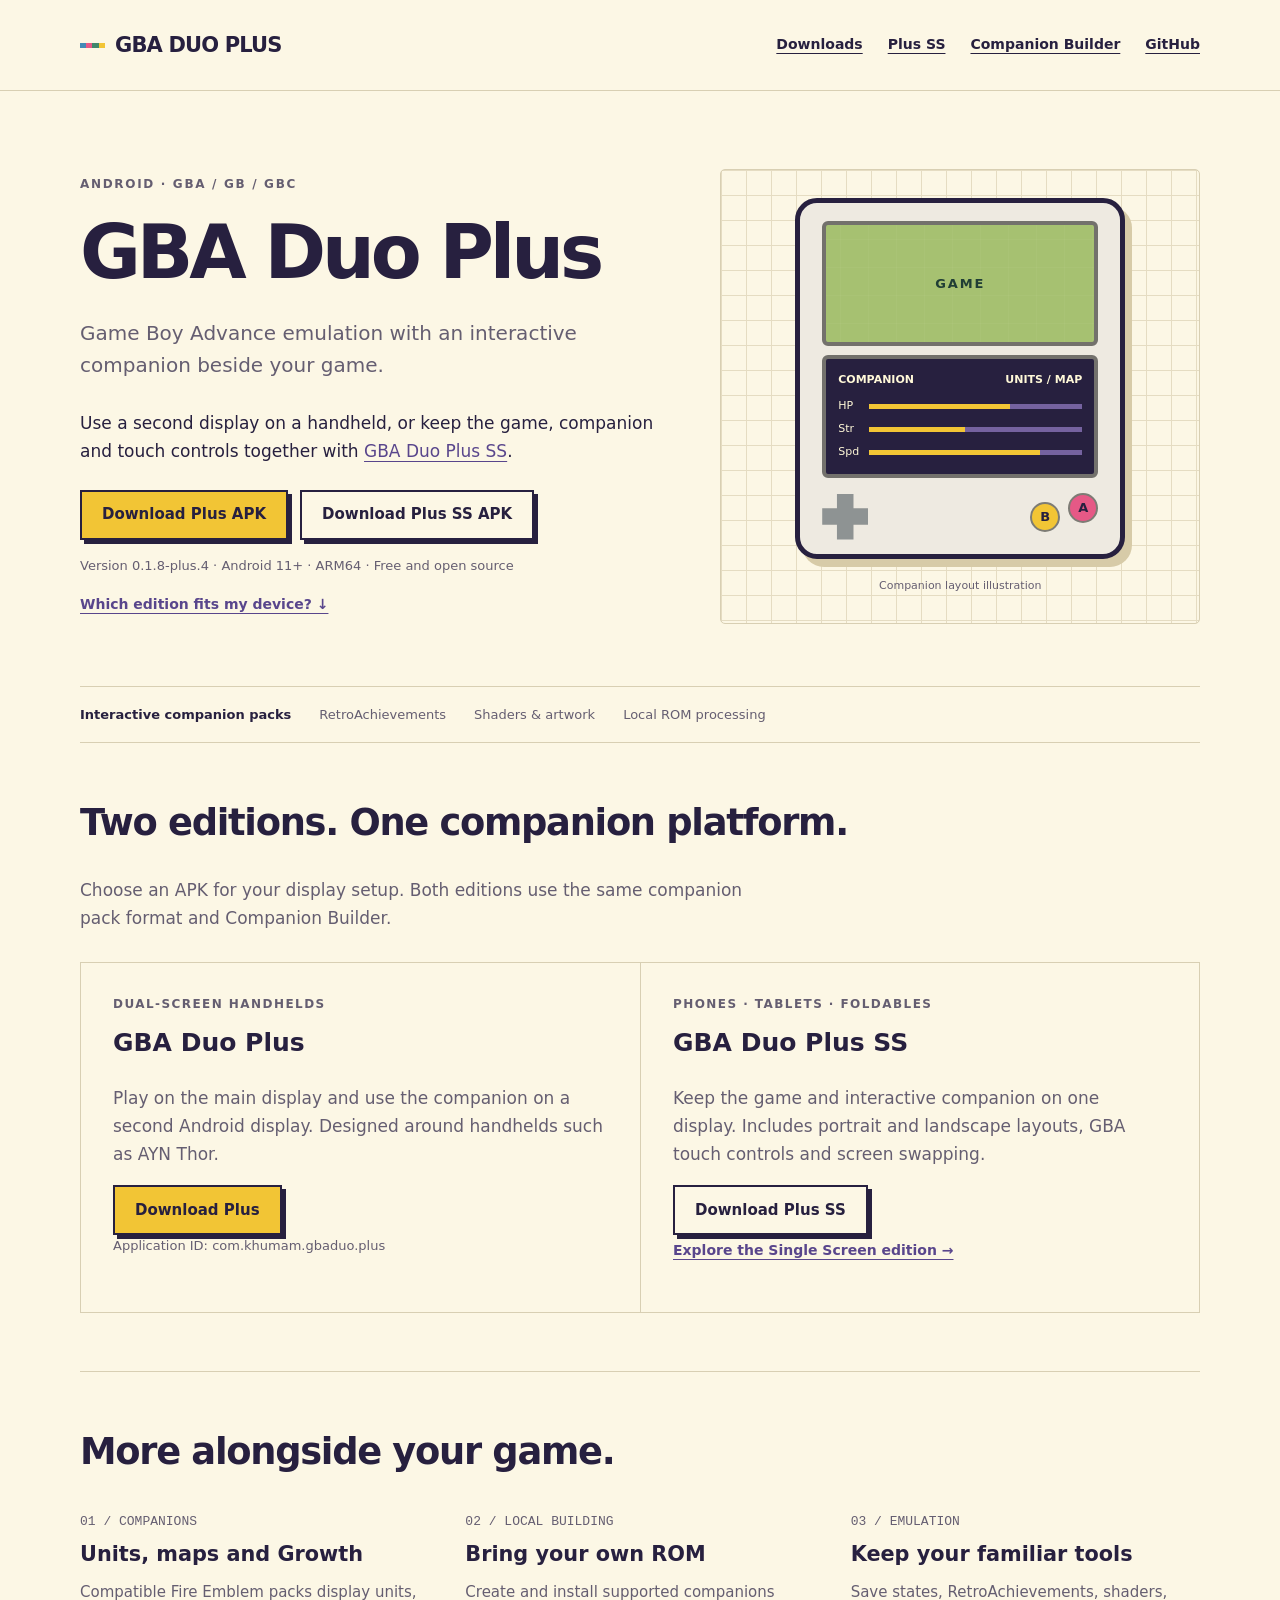
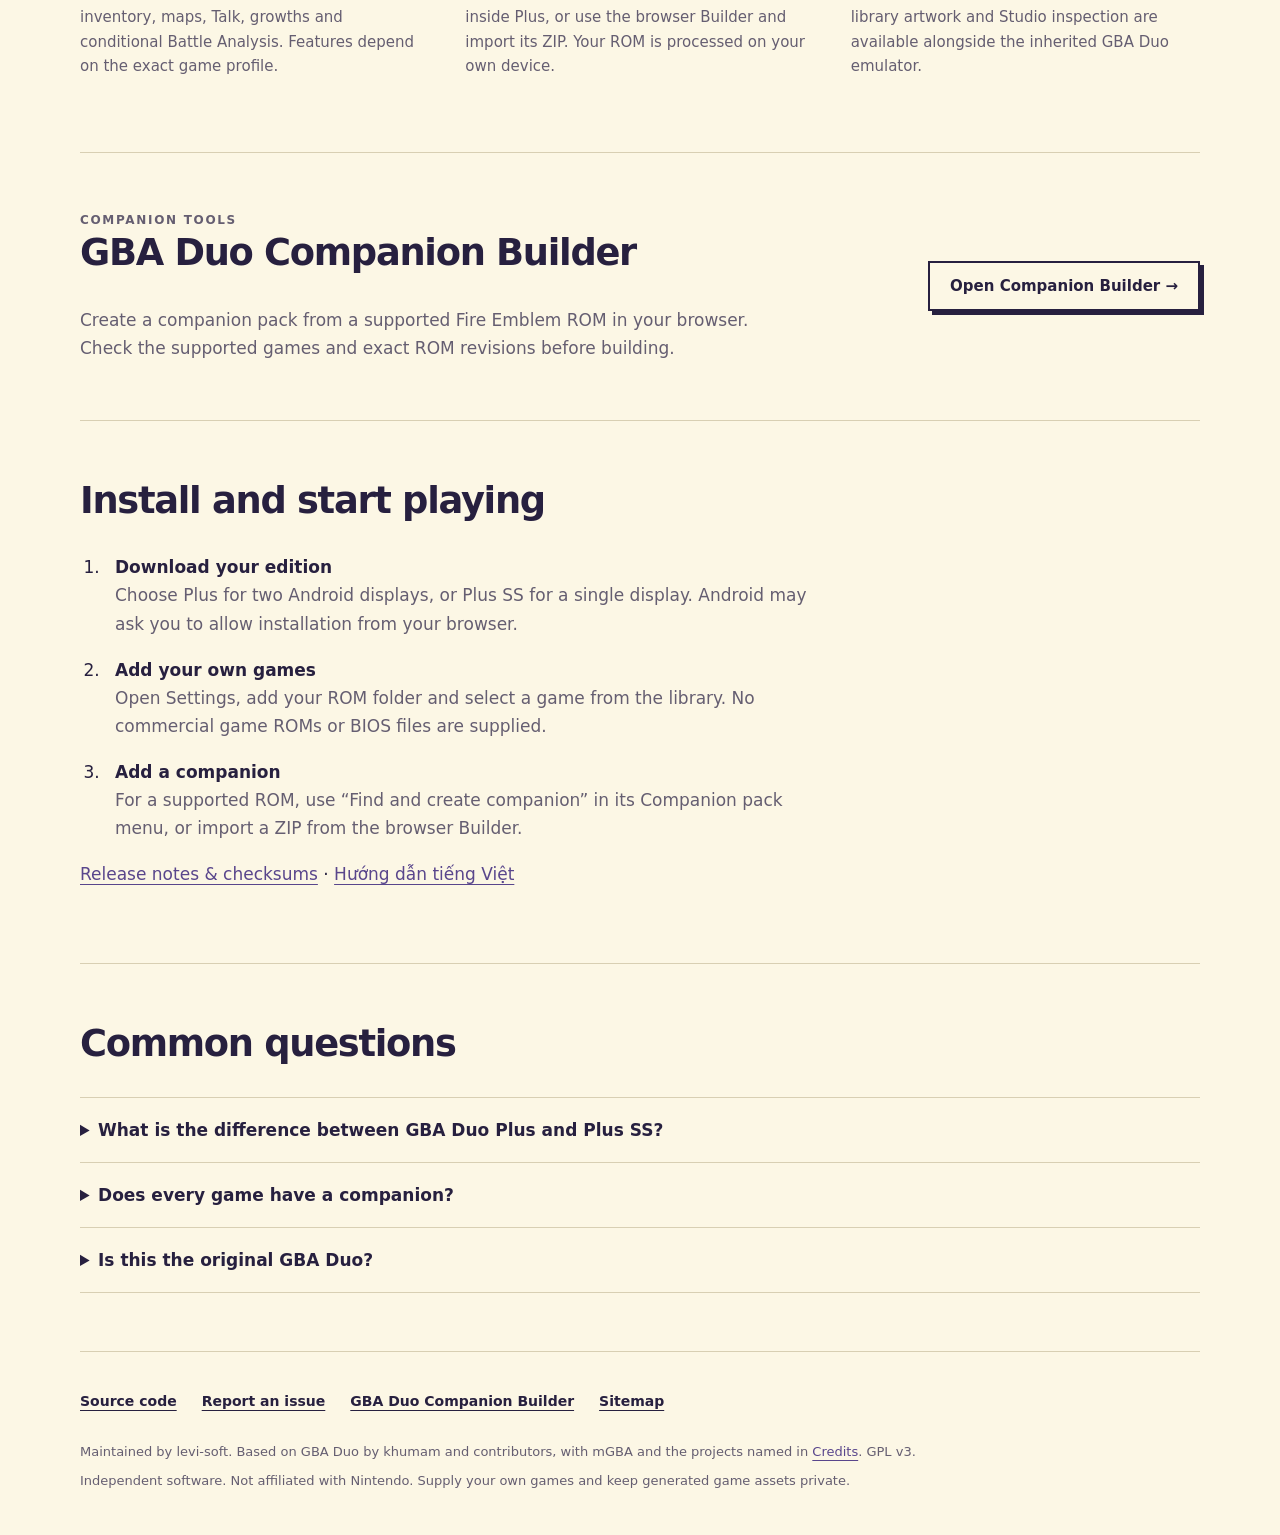
==== commit 126de641: "release: prepare 0.1.8-plus.4 with SS game-only mode" ====
--- a/site/index.html
+++ b/site/index.html
@@ -12,21 +12,21 @@
   <meta property="og:url" content="https://levi-soft.github.io/gba-duo-plus/">
   <meta name="twitter:card" content="summary"><meta name="theme-color" content="#fcf7e5">
   <link rel="icon" href="favicon.svg" type="image/svg+xml"><link rel="stylesheet" href="site.css">
-  <script type="application/ld+json">{"@context":"https://schema.org","@type":"SoftwareApplication","@id":"https://levi-soft.github.io/gba-duo-plus/#app","name":"GBA Duo Plus","url":"https://levi-soft.github.io/gba-duo-plus/","description":"Android Game Boy Advance, Game Boy and Game Boy Color emulator with interactive companions for dual-screen handhelds.","applicationCategory":"GameApplication","operatingSystem":"Android 11 or later (ARM64)","softwareVersion":"0.1.8-plus.3","isAccessibleForFree":true,"license":"https://github.com/levi-soft/gba-duo-plus/blob/main/LICENSE","downloadUrl":"https://github.com/levi-soft/gba-duo-plus/releases/download/v0.1.8-plus.3/GBA-Duo-Plus-0.1.8-plus.3.apk","author":{"@type":"Person","name":"levi-soft","url":"https://github.com/levi-soft"},"isBasedOn":{"@type":"SoftwareApplication","name":"GBA Duo","url":"https://github.com/khumam/gba-duo"}}</script>
+  <script type="application/ld+json">{"@context":"https://schema.org","@type":"SoftwareApplication","@id":"https://levi-soft.github.io/gba-duo-plus/#app","name":"GBA Duo Plus","url":"https://levi-soft.github.io/gba-duo-plus/","description":"Android Game Boy Advance, Game Boy and Game Boy Color emulator with interactive companions for dual-screen handhelds.","applicationCategory":"GameApplication","operatingSystem":"Android 11 or later (ARM64)","softwareVersion":"0.1.8-plus.4","isAccessibleForFree":true,"license":"https://github.com/levi-soft/gba-duo-plus/blob/main/LICENSE","downloadUrl":"https://github.com/levi-soft/gba-duo-plus/releases/download/v0.1.8-plus.4/GBA-Duo-Plus-0.1.8-plus.4.apk","author":{"@type":"Person","name":"levi-soft","url":"https://github.com/levi-soft"},"isBasedOn":{"@type":"SoftwareApplication","name":"GBA Duo","url":"https://github.com/khumam/gba-duo"}}</script>
 </head>
 <body>
 <a class="skip" href="#main">Skip to content</a>
 <header class="site-header"><div class="wrap"><a class="brand" href="./">GBA DUO PLUS</a><nav aria-label="Main navigation"><a href="#editions">Downloads</a><a href="single-screen/">Plus SS</a><a href="https://levi-soft.github.io/gba-duo-companion-builder/">Companion Builder</a><a href="https://github.com/levi-soft/gba-duo-plus">GitHub</a></nav></div></header>
 <main id="main" class="wrap">
   <section class="hero" aria-labelledby="title">
-    <div><p class="eyebrow">Android · GBA / GB / GBC</p><h1 id="title">GBA Duo Plus</h1><p class="lead">Game Boy Advance emulation with an interactive companion beside your game.</p><p>Use a second display on a handheld, or keep the game, companion and touch controls together with <a href="single-screen/">GBA Duo Plus SS</a>.</p><div class="actions"><a class="button" href="https://github.com/levi-soft/gba-duo-plus/releases/download/v0.1.8-plus.3/GBA-Duo-Plus-0.1.8-plus.3.apk">Download Plus APK</a><a class="button secondary" href="https://github.com/levi-soft/gba-duo-plus/releases/download/v0.1.8-plus.3/GBA-Duo-Plus-SS-0.1.8-plus.3.apk">Download Plus SS APK</a></div><p class="fine">Version 0.1.8-plus.3 · Android 11+ · ARM64 · Free and open source</p><a class="text-link" href="#editions">Which edition fits my device? ↓</a></div>
+    <div><p class="eyebrow">Android · GBA / GB / GBC</p><h1 id="title">GBA Duo Plus</h1><p class="lead">Game Boy Advance emulation with an interactive companion beside your game.</p><p>Use a second display on a handheld, or keep the game, companion and touch controls together with <a href="single-screen/">GBA Duo Plus SS</a>.</p><div class="actions"><a class="button" href="https://github.com/levi-soft/gba-duo-plus/releases/download/v0.1.8-plus.4/GBA-Duo-Plus-0.1.8-plus.4.apk">Download Plus APK</a><a class="button secondary" href="https://github.com/levi-soft/gba-duo-plus/releases/download/v0.1.8-plus.4/GBA-Duo-Plus-SS-0.1.8-plus.4.apk">Download Plus SS APK</a></div><p class="fine">Version 0.1.8-plus.4 · Android 11+ · ARM64 · Free and open source</p><a class="text-link" href="#editions">Which edition fits my device? ↓</a></div>
     <div class="product-visual"><div class="handheld" role="img" aria-label="Illustration of a game screen above an interactive companion with stats and touch controls"><div class="screen game-screen">GAME</div><div class="screen companion-screen"><div class="panel-title"><span>COMPANION</span><span>UNITS / MAP</span></div><div class="stat-bars"><span>HP</span><i></i><span>Str</span><i></i><span>Spd</span><i></i></div></div><div class="controls" aria-hidden="true"><div class="dpad"></div><div class="face"><b>B</b><b>A</b></div></div></div><p class="visual-caption">Companion layout illustration</p></div>
   </section>
   <div class="ribbon"><span><strong>Interactive companion packs</strong></span><span>RetroAchievements</span><span>Shaders &amp; artwork</span><span>Local ROM processing</span></div>
-  <section id="editions" class="section"><h2>Two editions. One companion platform.</h2><p class="section-intro">Choose an APK for your display setup. Both editions use the same companion pack format and Companion Builder.</p><div class="editions"><article class="edition"><p class="edition-label">Dual-screen handhelds</p><h3>GBA Duo Plus</h3><p>Play on the main display and use the companion on a second Android display. Designed around handhelds such as AYN Thor.</p><a class="button" href="https://github.com/levi-soft/gba-duo-plus/releases/download/v0.1.8-plus.3/GBA-Duo-Plus-0.1.8-plus.3.apk">Download Plus</a><p class="fine">Application ID: com.khumam.gbaduo.plus</p></article><article class="edition"><p class="edition-label">Phones · tablets · foldables</p><h3>GBA Duo Plus SS</h3><p>Keep the game and interactive companion on one display. Includes portrait and landscape layouts, GBA touch controls and screen swapping.</p><a class="button secondary" href="https://github.com/levi-soft/gba-duo-plus/releases/download/v0.1.8-plus.3/GBA-Duo-Plus-SS-0.1.8-plus.3.apk">Download Plus SS</a><p><a class="text-link" href="single-screen/">Explore the Single Screen edition →</a></p></article></div></section>
+  <section id="editions" class="section"><h2>Two editions. One companion platform.</h2><p class="section-intro">Choose an APK for your display setup. Both editions use the same companion pack format and Companion Builder.</p><div class="editions"><article class="edition"><p class="edition-label">Dual-screen handhelds</p><h3>GBA Duo Plus</h3><p>Play on the main display and use the companion on a second Android display. Designed around handhelds such as AYN Thor.</p><a class="button" href="https://github.com/levi-soft/gba-duo-plus/releases/download/v0.1.8-plus.4/GBA-Duo-Plus-0.1.8-plus.4.apk">Download Plus</a><p class="fine">Application ID: com.khumam.gbaduo.plus</p></article><article class="edition"><p class="edition-label">Phones · tablets · foldables</p><h3>GBA Duo Plus SS</h3><p>Keep the game and interactive companion on one display. Includes portrait and landscape layouts, GBA touch controls and screen swapping.</p><a class="button secondary" href="https://github.com/levi-soft/gba-duo-plus/releases/download/v0.1.8-plus.4/GBA-Duo-Plus-SS-0.1.8-plus.4.apk">Download Plus SS</a><p><a class="text-link" href="single-screen/">Explore the Single Screen edition →</a></p></article></div></section>
   <section class="section"><h2>More alongside your game.</h2><div class="features"><article><span class="number">01 / COMPANIONS</span><h3>Units, maps and Growth</h3><p>Compatible Fire Emblem packs display units, inventory, maps, Talk, growths and conditional Battle Analysis. Features depend on the exact game profile.</p></article><article><span class="number">02 / LOCAL BUILDING</span><h3>Bring your own ROM</h3><p>Create and install supported companions inside Plus, or use the browser Builder and import its ZIP. Your ROM is processed on your own device.</p></article><article><span class="number">03 / EMULATION</span><h3>Keep your familiar tools</h3><p>Save states, RetroAchievements, shaders, library artwork and Studio inspection are available alongside the inherited GBA Duo emulator.</p></article></div></section>
   <section class="section builder-row"><div><p class="eyebrow">Companion tools</p><h2>GBA Duo Companion Builder</h2><p>Create a companion pack from a supported Fire Emblem ROM in your browser. Check the supported games and exact ROM revisions before building.</p></div><a class="button secondary" href="https://levi-soft.github.io/gba-duo-companion-builder/">Open Companion Builder →</a></section>
-  <section class="section"><h2>Install and start playing</h2><ol class="steps"><li><strong>Download your edition</strong><p>Choose Plus for two Android displays, or Plus SS for a single display. Android may ask you to allow installation from your browser.</p></li><li><strong>Add your own games</strong><p>Open Settings, add your ROM folder and select a game from the library. No commercial game ROMs or BIOS files are supplied.</p></li><li><strong>Add a companion</strong><p>For a supported ROM, use “Find and create companion” in its Companion pack menu, or import a ZIP from the browser Builder.</p></li></ol><p><a href="https://github.com/levi-soft/gba-duo-plus/releases/tag/v0.1.8-plus.3">Release notes &amp; checksums</a> · <a href="https://github.com/levi-soft/gba-duo-plus/blob/main/docs/PLUS-FEATURES.vi.md">Hướng dẫn tiếng Việt</a></p></section>
+  <section class="section"><h2>Install and start playing</h2><ol class="steps"><li><strong>Download your edition</strong><p>Choose Plus for two Android displays, or Plus SS for a single display. Android may ask you to allow installation from your browser.</p></li><li><strong>Add your own games</strong><p>Open Settings, add your ROM folder and select a game from the library. No commercial game ROMs or BIOS files are supplied.</p></li><li><strong>Add a companion</strong><p>For a supported ROM, use “Find and create companion” in its Companion pack menu, or import a ZIP from the browser Builder.</p></li></ol><p><a href="https://github.com/levi-soft/gba-duo-plus/releases/tag/v0.1.8-plus.4">Release notes &amp; checksums</a> · <a href="https://github.com/levi-soft/gba-duo-plus/blob/main/docs/PLUS-FEATURES.vi.md">Hướng dẫn tiếng Việt</a></p></section>
   <section class="section"><h2>Common questions</h2><details><summary>What is the difference between GBA Duo Plus and Plus SS?</summary><p>Plus displays its companion on a second Android screen. Plus SS embeds the game and companion on one screen with touch controls. They install side by side and keep separate private saves, packs and settings.</p></details><details><summary>Does every game have a companion?</summary><p>Companion packs are authored for specific games and ROM revisions. The emulator supports GBA, GB and GBC games; automatic companion creation is limited to the exact profiles listed by the <a href="https://levi-soft.github.io/gba-duo-companion-builder/supported-games.html">Companion Builder supported-games list</a>.</p></details><details><summary>Is this the original GBA Duo?</summary><p>GBA Duo Plus is an independent community fork maintained by levi-soft, based on <a href="https://github.com/khumam/gba-duo">GBA Duo by khumam and contributors</a>. It is not an official or endorsed GBA Duo release.</p></details></section>
 </main>
 <footer class="site-footer"><div class="wrap"><nav aria-label="Project links"><a href="https://github.com/levi-soft/gba-duo-plus">Source code</a><a href="https://github.com/levi-soft/gba-duo-plus/issues">Report an issue</a><a href="https://levi-soft.github.io/gba-duo-companion-builder/">GBA Duo Companion Builder</a><a href="sitemap.xml">Sitemap</a></nav><p>Maintained by levi-soft. Based on GBA Duo by khumam and contributors, with mGBA and the projects named in <a href="https://github.com/levi-soft/gba-duo-plus/blob/main/CREDITS.md">Credits</a>. GPL v3.</p><p>Independent software. Not affiliated with Nintendo. Supply your own games and keep generated game assets private.</p></div></footer>
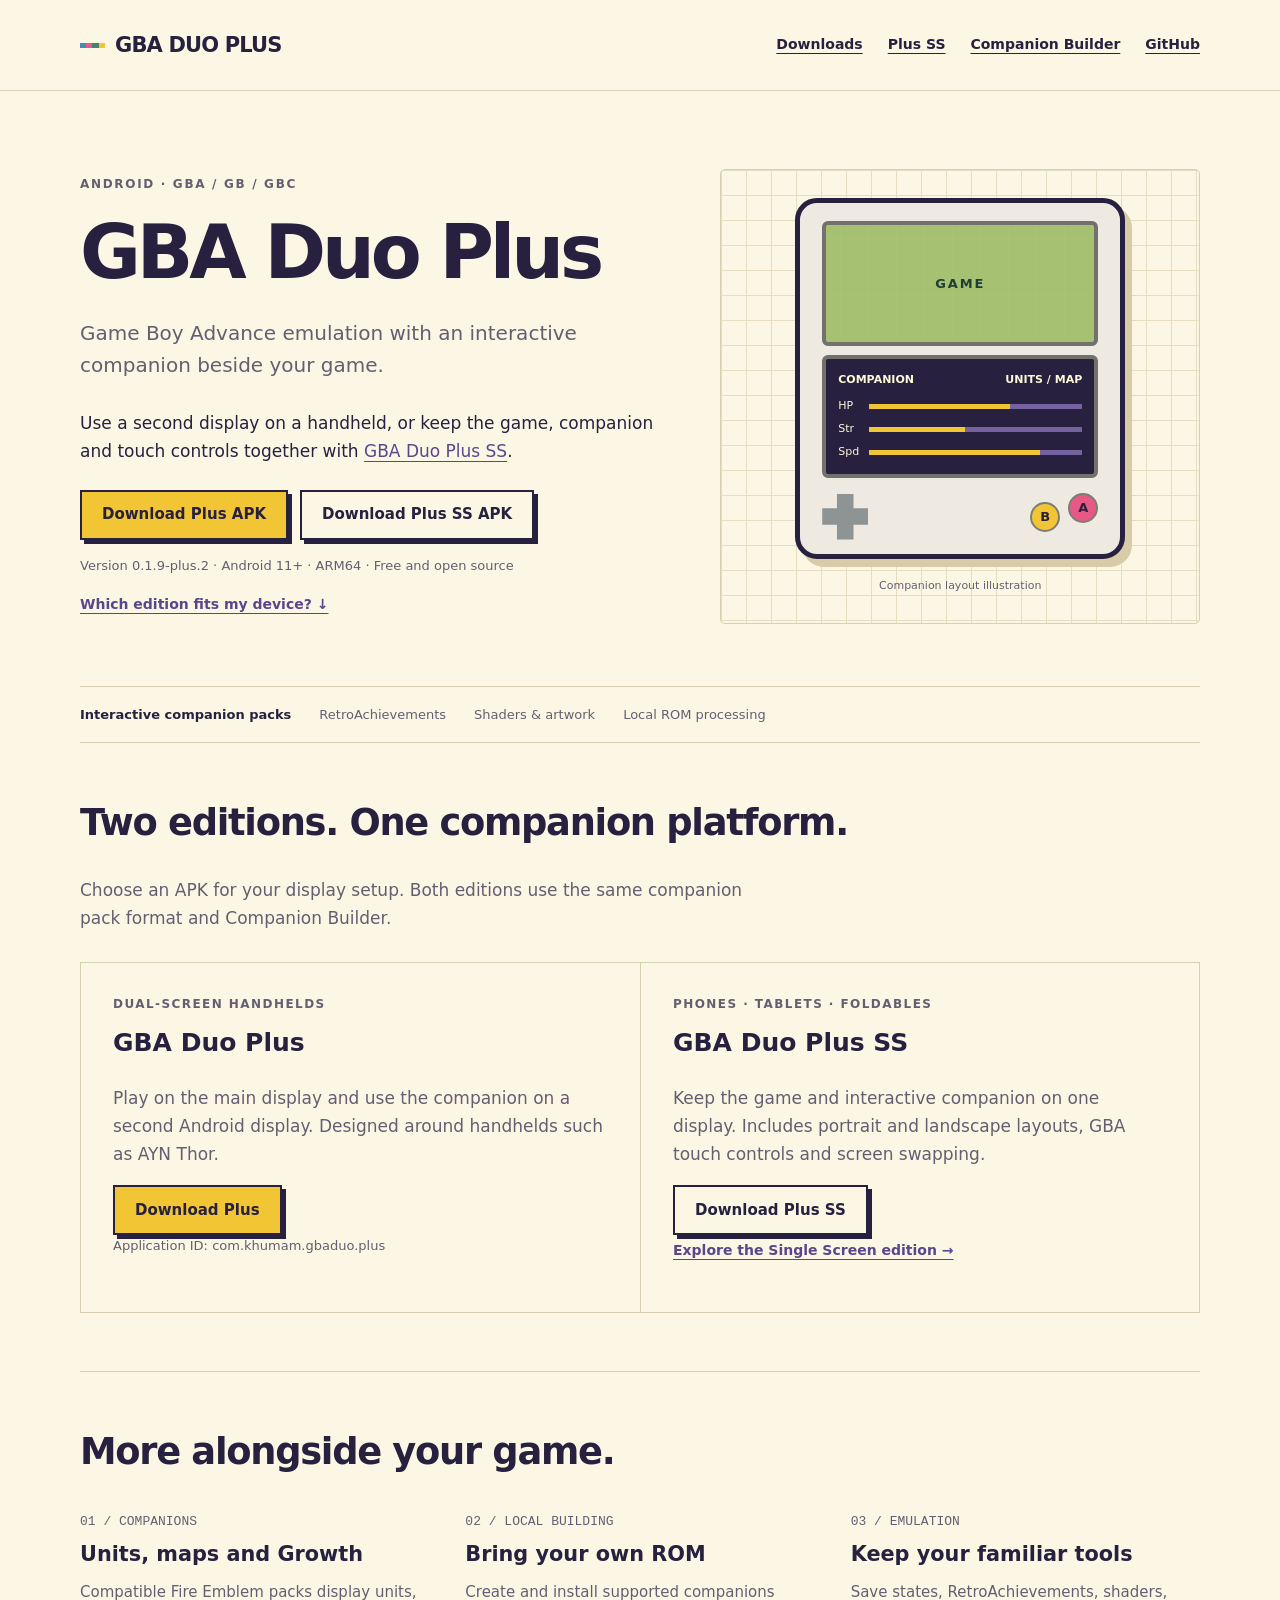
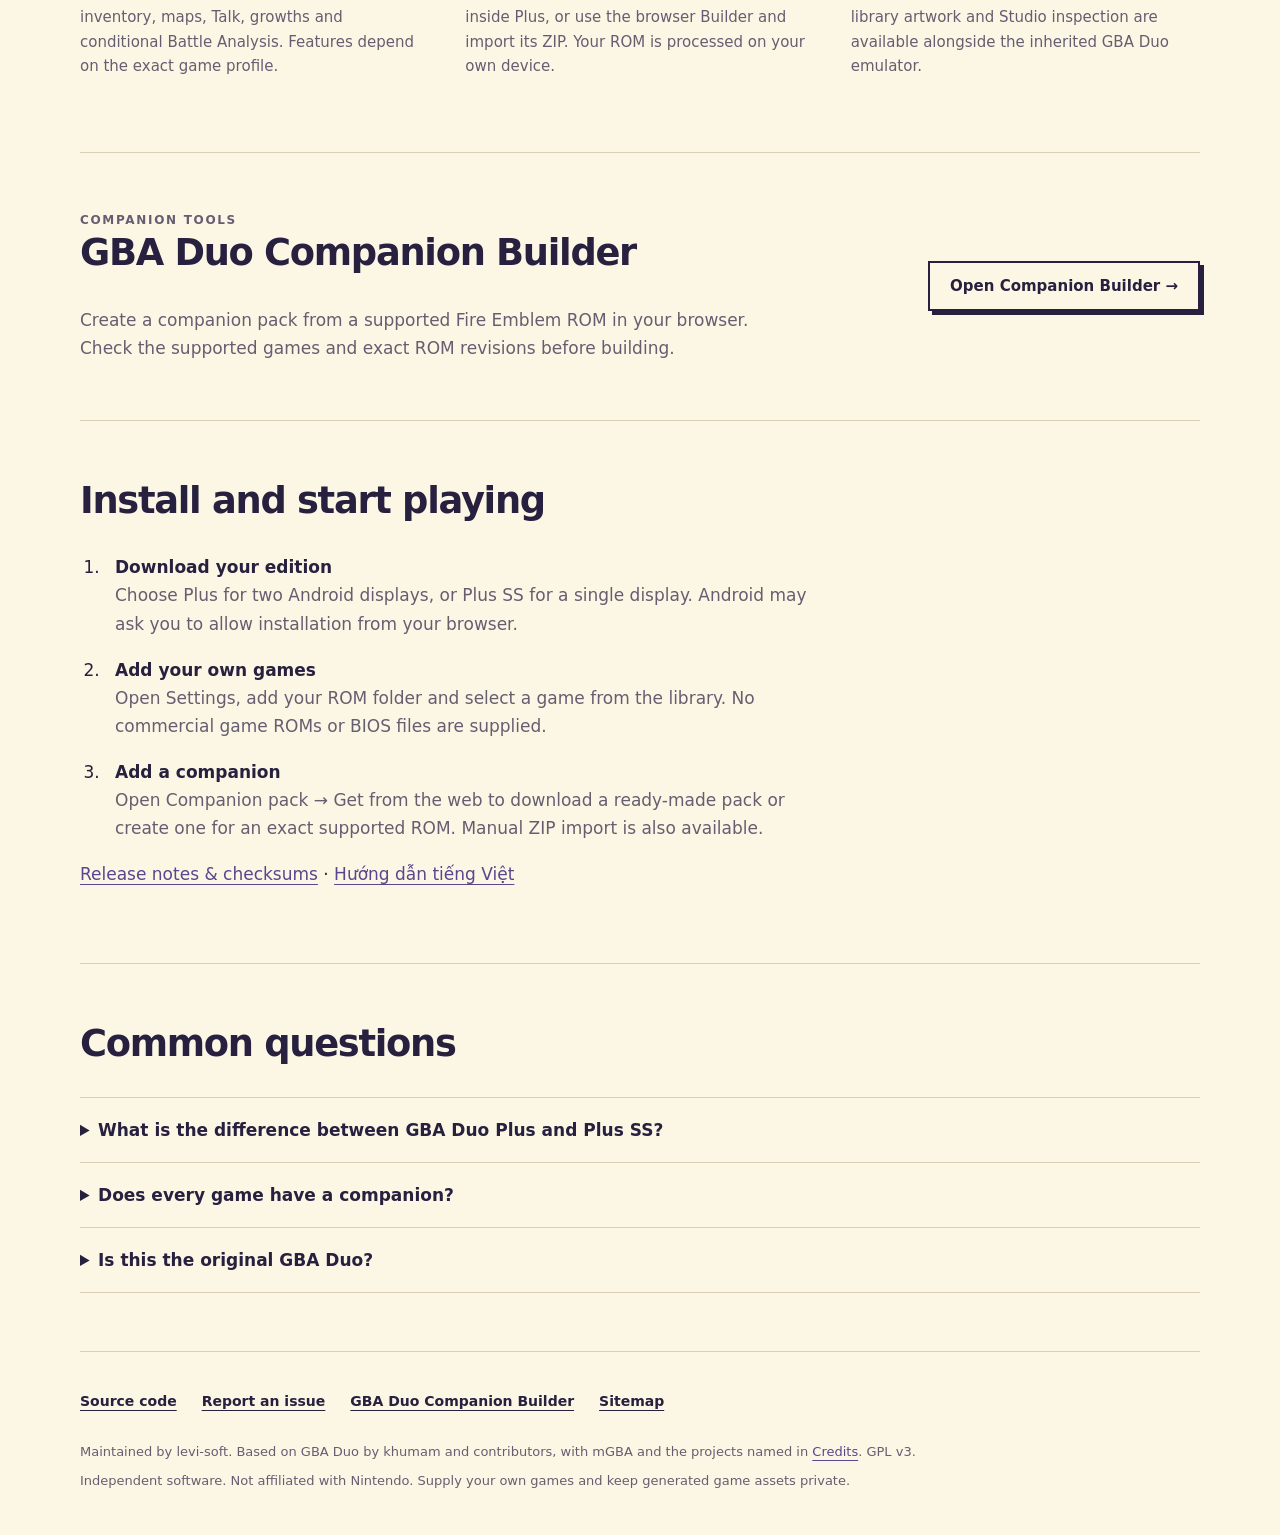
==== commit 80e961b6: "feat: adopt official 0.1.9 and unify companion downloads and creation Merge official GBA Duo v0.1.9 " ====
--- a/site/index.html
+++ b/site/index.html
@@ -12,21 +12,21 @@
   <meta property="og:url" content="https://levi-soft.github.io/gba-duo-plus/">
   <meta name="twitter:card" content="summary"><meta name="theme-color" content="#fcf7e5">
   <link rel="icon" href="favicon.svg" type="image/svg+xml"><link rel="stylesheet" href="site.css">
-  <script type="application/ld+json">{"@context":"https://schema.org","@type":"SoftwareApplication","@id":"https://levi-soft.github.io/gba-duo-plus/#app","name":"GBA Duo Plus","url":"https://levi-soft.github.io/gba-duo-plus/","description":"Android Game Boy Advance, Game Boy and Game Boy Color emulator with interactive companions for dual-screen handhelds.","applicationCategory":"GameApplication","operatingSystem":"Android 11 or later (ARM64)","softwareVersion":"0.1.8-plus.4","isAccessibleForFree":true,"license":"https://github.com/levi-soft/gba-duo-plus/blob/main/LICENSE","downloadUrl":"https://github.com/levi-soft/gba-duo-plus/releases/download/v0.1.8-plus.4/GBA-Duo-Plus-0.1.8-plus.4.apk","author":{"@type":"Person","name":"levi-soft","url":"https://github.com/levi-soft"},"isBasedOn":{"@type":"SoftwareApplication","name":"GBA Duo","url":"https://github.com/khumam/gba-duo"}}</script>
+  <script type="application/ld+json">{"@context":"https://schema.org","@type":"SoftwareApplication","@id":"https://levi-soft.github.io/gba-duo-plus/#app","name":"GBA Duo Plus","url":"https://levi-soft.github.io/gba-duo-plus/","description":"Android Game Boy Advance, Game Boy and Game Boy Color emulator with interactive companions for dual-screen handhelds.","applicationCategory":"GameApplication","operatingSystem":"Android 11 or later (ARM64)","softwareVersion":"0.1.9-plus.2","isAccessibleForFree":true,"license":"https://github.com/levi-soft/gba-duo-plus/blob/main/LICENSE","downloadUrl":"https://github.com/levi-soft/gba-duo-plus/releases/download/v0.1.9-plus.2/GBA-Duo-Plus-0.1.9-plus.2.apk","author":{"@type":"Person","name":"levi-soft","url":"https://github.com/levi-soft"},"isBasedOn":{"@type":"SoftwareApplication","name":"GBA Duo","url":"https://github.com/khumam/gba-duo"}}</script>
 </head>
 <body>
 <a class="skip" href="#main">Skip to content</a>
 <header class="site-header"><div class="wrap"><a class="brand" href="./">GBA DUO PLUS</a><nav aria-label="Main navigation"><a href="#editions">Downloads</a><a href="single-screen/">Plus SS</a><a href="https://levi-soft.github.io/gba-duo-companion-builder/">Companion Builder</a><a href="https://github.com/levi-soft/gba-duo-plus">GitHub</a></nav></div></header>
 <main id="main" class="wrap">
   <section class="hero" aria-labelledby="title">
-    <div><p class="eyebrow">Android · GBA / GB / GBC</p><h1 id="title">GBA Duo Plus</h1><p class="lead">Game Boy Advance emulation with an interactive companion beside your game.</p><p>Use a second display on a handheld, or keep the game, companion and touch controls together with <a href="single-screen/">GBA Duo Plus SS</a>.</p><div class="actions"><a class="button" href="https://github.com/levi-soft/gba-duo-plus/releases/download/v0.1.8-plus.4/GBA-Duo-Plus-0.1.8-plus.4.apk">Download Plus APK</a><a class="button secondary" href="https://github.com/levi-soft/gba-duo-plus/releases/download/v0.1.8-plus.4/GBA-Duo-Plus-SS-0.1.8-plus.4.apk">Download Plus SS APK</a></div><p class="fine">Version 0.1.8-plus.4 · Android 11+ · ARM64 · Free and open source</p><a class="text-link" href="#editions">Which edition fits my device? ↓</a></div>
+    <div><p class="eyebrow">Android · GBA / GB / GBC</p><h1 id="title">GBA Duo Plus</h1><p class="lead">Game Boy Advance emulation with an interactive companion beside your game.</p><p>Use a second display on a handheld, or keep the game, companion and touch controls together with <a href="single-screen/">GBA Duo Plus SS</a>.</p><div class="actions"><a class="button" href="https://github.com/levi-soft/gba-duo-plus/releases/download/v0.1.9-plus.2/GBA-Duo-Plus-0.1.9-plus.2.apk">Download Plus APK</a><a class="button secondary" href="https://github.com/levi-soft/gba-duo-plus/releases/download/v0.1.9-plus.2/GBA-Duo-Plus-SS-0.1.9-plus.2.apk">Download Plus SS APK</a></div><p class="fine">Version 0.1.9-plus.2 · Android 11+ · ARM64 · Free and open source</p><a class="text-link" href="#editions">Which edition fits my device? ↓</a></div>
     <div class="product-visual"><div class="handheld" role="img" aria-label="Illustration of a game screen above an interactive companion with stats and touch controls"><div class="screen game-screen">GAME</div><div class="screen companion-screen"><div class="panel-title"><span>COMPANION</span><span>UNITS / MAP</span></div><div class="stat-bars"><span>HP</span><i></i><span>Str</span><i></i><span>Spd</span><i></i></div></div><div class="controls" aria-hidden="true"><div class="dpad"></div><div class="face"><b>B</b><b>A</b></div></div></div><p class="visual-caption">Companion layout illustration</p></div>
   </section>
   <div class="ribbon"><span><strong>Interactive companion packs</strong></span><span>RetroAchievements</span><span>Shaders &amp; artwork</span><span>Local ROM processing</span></div>
-  <section id="editions" class="section"><h2>Two editions. One companion platform.</h2><p class="section-intro">Choose an APK for your display setup. Both editions use the same companion pack format and Companion Builder.</p><div class="editions"><article class="edition"><p class="edition-label">Dual-screen handhelds</p><h3>GBA Duo Plus</h3><p>Play on the main display and use the companion on a second Android display. Designed around handhelds such as AYN Thor.</p><a class="button" href="https://github.com/levi-soft/gba-duo-plus/releases/download/v0.1.8-plus.4/GBA-Duo-Plus-0.1.8-plus.4.apk">Download Plus</a><p class="fine">Application ID: com.khumam.gbaduo.plus</p></article><article class="edition"><p class="edition-label">Phones · tablets · foldables</p><h3>GBA Duo Plus SS</h3><p>Keep the game and interactive companion on one display. Includes portrait and landscape layouts, GBA touch controls and screen swapping.</p><a class="button secondary" href="https://github.com/levi-soft/gba-duo-plus/releases/download/v0.1.8-plus.4/GBA-Duo-Plus-SS-0.1.8-plus.4.apk">Download Plus SS</a><p><a class="text-link" href="single-screen/">Explore the Single Screen edition →</a></p></article></div></section>
+  <section id="editions" class="section"><h2>Two editions. One companion platform.</h2><p class="section-intro">Choose an APK for your display setup. Both editions use the same companion pack format and Companion Builder.</p><div class="editions"><article class="edition"><p class="edition-label">Dual-screen handhelds</p><h3>GBA Duo Plus</h3><p>Play on the main display and use the companion on a second Android display. Designed around handhelds such as AYN Thor.</p><a class="button" href="https://github.com/levi-soft/gba-duo-plus/releases/download/v0.1.9-plus.2/GBA-Duo-Plus-0.1.9-plus.2.apk">Download Plus</a><p class="fine">Application ID: com.khumam.gbaduo.plus</p></article><article class="edition"><p class="edition-label">Phones · tablets · foldables</p><h3>GBA Duo Plus SS</h3><p>Keep the game and interactive companion on one display. Includes portrait and landscape layouts, GBA touch controls and screen swapping.</p><a class="button secondary" href="https://github.com/levi-soft/gba-duo-plus/releases/download/v0.1.9-plus.2/GBA-Duo-Plus-SS-0.1.9-plus.2.apk">Download Plus SS</a><p><a class="text-link" href="single-screen/">Explore the Single Screen edition →</a></p></article></div></section>
   <section class="section"><h2>More alongside your game.</h2><div class="features"><article><span class="number">01 / COMPANIONS</span><h3>Units, maps and Growth</h3><p>Compatible Fire Emblem packs display units, inventory, maps, Talk, growths and conditional Battle Analysis. Features depend on the exact game profile.</p></article><article><span class="number">02 / LOCAL BUILDING</span><h3>Bring your own ROM</h3><p>Create and install supported companions inside Plus, or use the browser Builder and import its ZIP. Your ROM is processed on your own device.</p></article><article><span class="number">03 / EMULATION</span><h3>Keep your familiar tools</h3><p>Save states, RetroAchievements, shaders, library artwork and Studio inspection are available alongside the inherited GBA Duo emulator.</p></article></div></section>
   <section class="section builder-row"><div><p class="eyebrow">Companion tools</p><h2>GBA Duo Companion Builder</h2><p>Create a companion pack from a supported Fire Emblem ROM in your browser. Check the supported games and exact ROM revisions before building.</p></div><a class="button secondary" href="https://levi-soft.github.io/gba-duo-companion-builder/">Open Companion Builder →</a></section>
-  <section class="section"><h2>Install and start playing</h2><ol class="steps"><li><strong>Download your edition</strong><p>Choose Plus for two Android displays, or Plus SS for a single display. Android may ask you to allow installation from your browser.</p></li><li><strong>Add your own games</strong><p>Open Settings, add your ROM folder and select a game from the library. No commercial game ROMs or BIOS files are supplied.</p></li><li><strong>Add a companion</strong><p>For a supported ROM, use “Find and create companion” in its Companion pack menu, or import a ZIP from the browser Builder.</p></li></ol><p><a href="https://github.com/levi-soft/gba-duo-plus/releases/tag/v0.1.8-plus.4">Release notes &amp; checksums</a> · <a href="https://github.com/levi-soft/gba-duo-plus/blob/main/docs/PLUS-FEATURES.vi.md">Hướng dẫn tiếng Việt</a></p></section>
+  <section class="section"><h2>Install and start playing</h2><ol class="steps"><li><strong>Download your edition</strong><p>Choose Plus for two Android displays, or Plus SS for a single display. Android may ask you to allow installation from your browser.</p></li><li><strong>Add your own games</strong><p>Open Settings, add your ROM folder and select a game from the library. No commercial game ROMs or BIOS files are supplied.</p></li><li><strong>Add a companion</strong><p>Open Companion pack → Get from the web to download a ready-made pack or create one for an exact supported ROM. Manual ZIP import is also available.</p></li></ol><p><a href="https://github.com/levi-soft/gba-duo-plus/releases/tag/v0.1.9-plus.2">Release notes &amp; checksums</a> · <a href="https://github.com/levi-soft/gba-duo-plus/blob/main/docs/PLUS-FEATURES.vi.md">Hướng dẫn tiếng Việt</a></p></section>
   <section class="section"><h2>Common questions</h2><details><summary>What is the difference between GBA Duo Plus and Plus SS?</summary><p>Plus displays its companion on a second Android screen. Plus SS embeds the game and companion on one screen with touch controls. They install side by side and keep separate private saves, packs and settings.</p></details><details><summary>Does every game have a companion?</summary><p>Companion packs are authored for specific games and ROM revisions. The emulator supports GBA, GB and GBC games; automatic companion creation is limited to the exact profiles listed by the <a href="https://levi-soft.github.io/gba-duo-companion-builder/supported-games.html">Companion Builder supported-games list</a>.</p></details><details><summary>Is this the original GBA Duo?</summary><p>GBA Duo Plus is an independent community fork maintained by levi-soft, based on <a href="https://github.com/khumam/gba-duo">GBA Duo by khumam and contributors</a>. It is not an official or endorsed GBA Duo release.</p></details></section>
 </main>
 <footer class="site-footer"><div class="wrap"><nav aria-label="Project links"><a href="https://github.com/levi-soft/gba-duo-plus">Source code</a><a href="https://github.com/levi-soft/gba-duo-plus/issues">Report an issue</a><a href="https://levi-soft.github.io/gba-duo-companion-builder/">GBA Duo Companion Builder</a><a href="sitemap.xml">Sitemap</a></nav><p>Maintained by levi-soft. Based on GBA Duo by khumam and contributors, with mGBA and the projects named in <a href="https://github.com/levi-soft/gba-duo-plus/blob/main/CREDITS.md">Credits</a>. GPL v3.</p><p>Independent software. Not affiliated with Nintendo. Supply your own games and keep generated game assets private.</p></div></footer>
